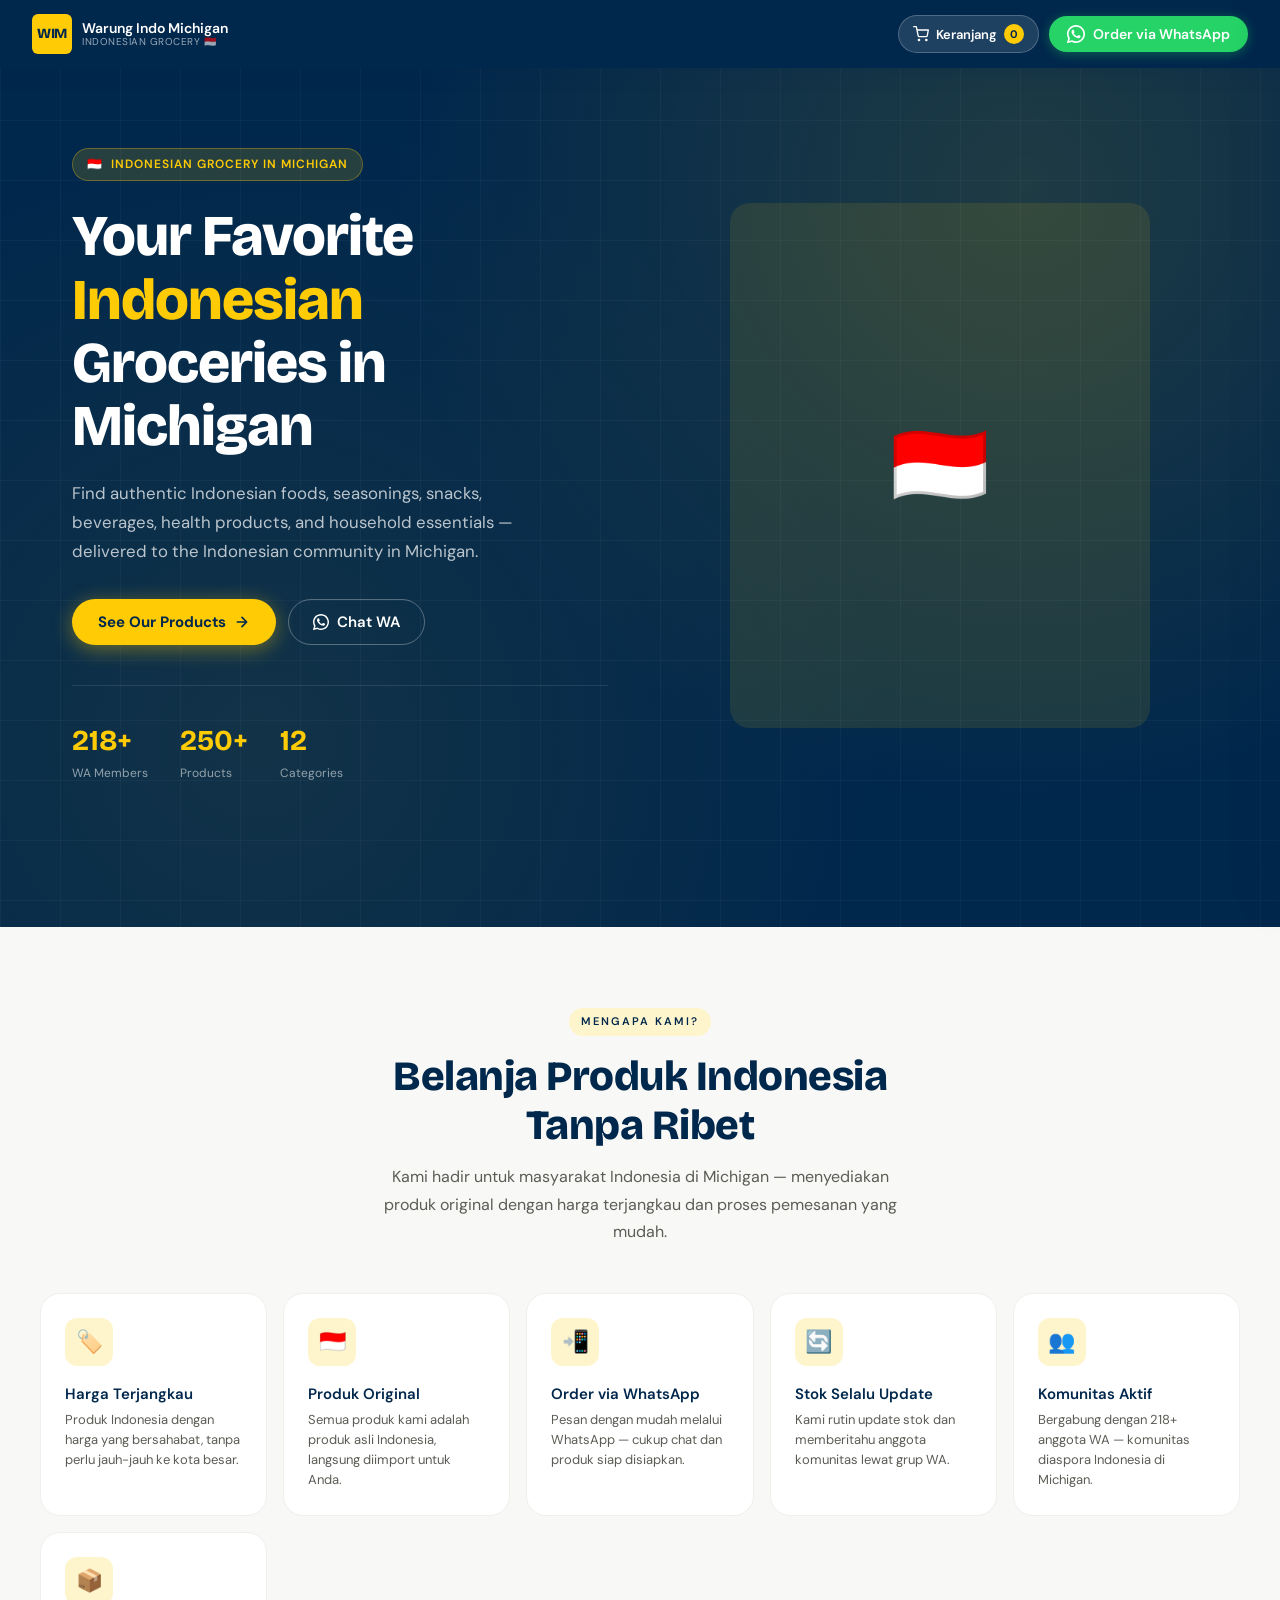
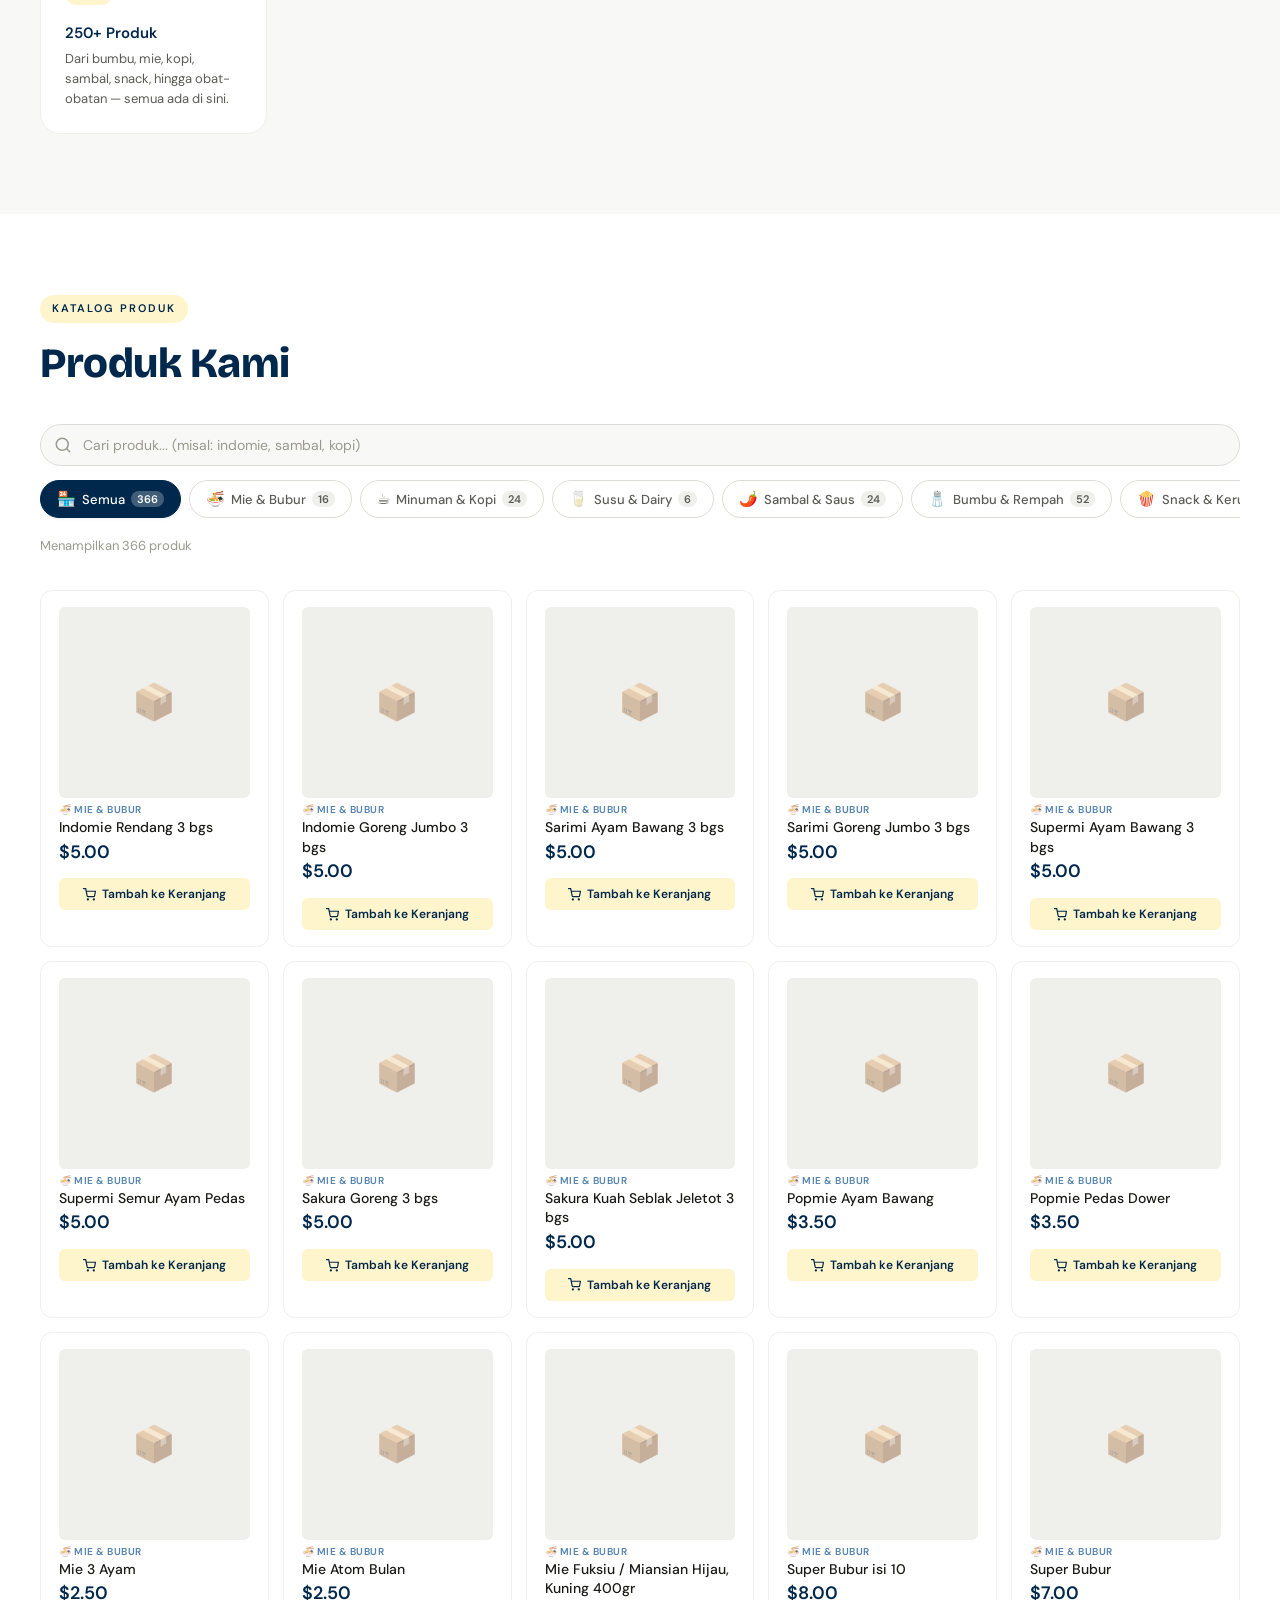
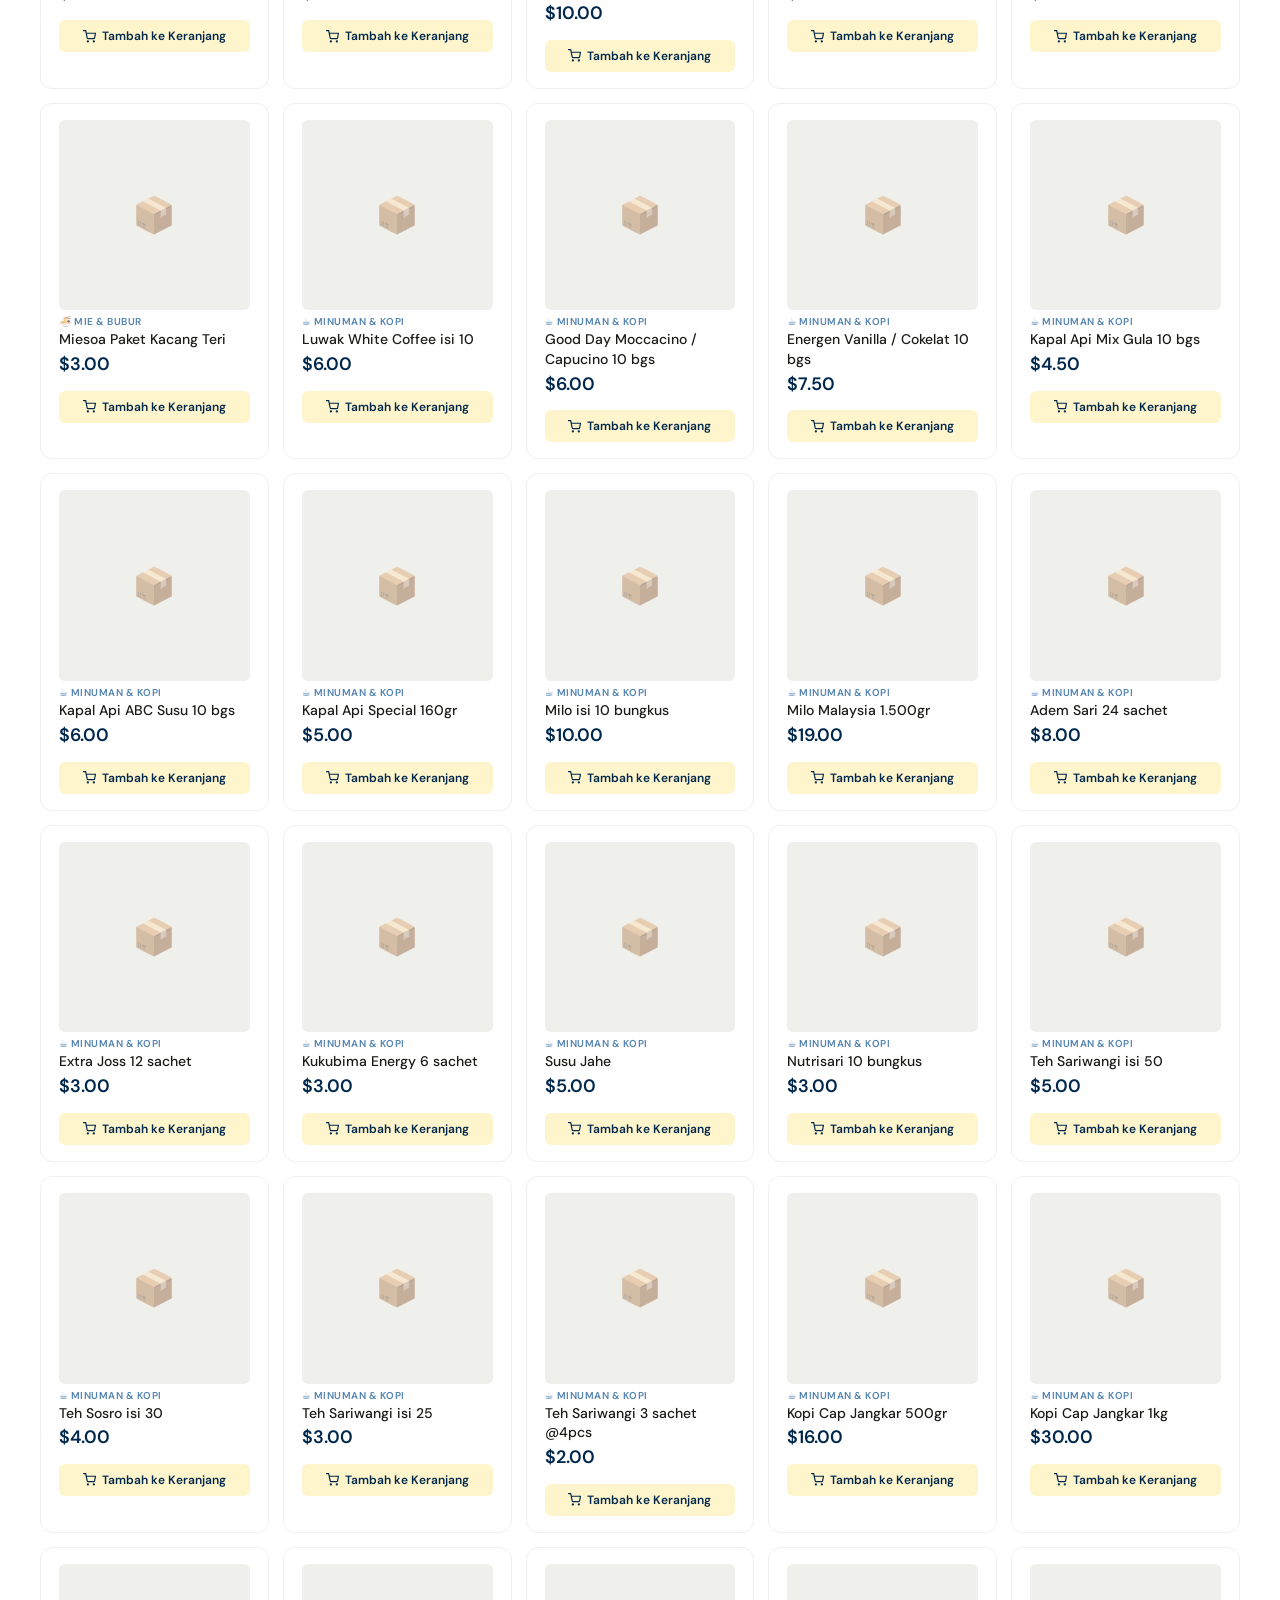
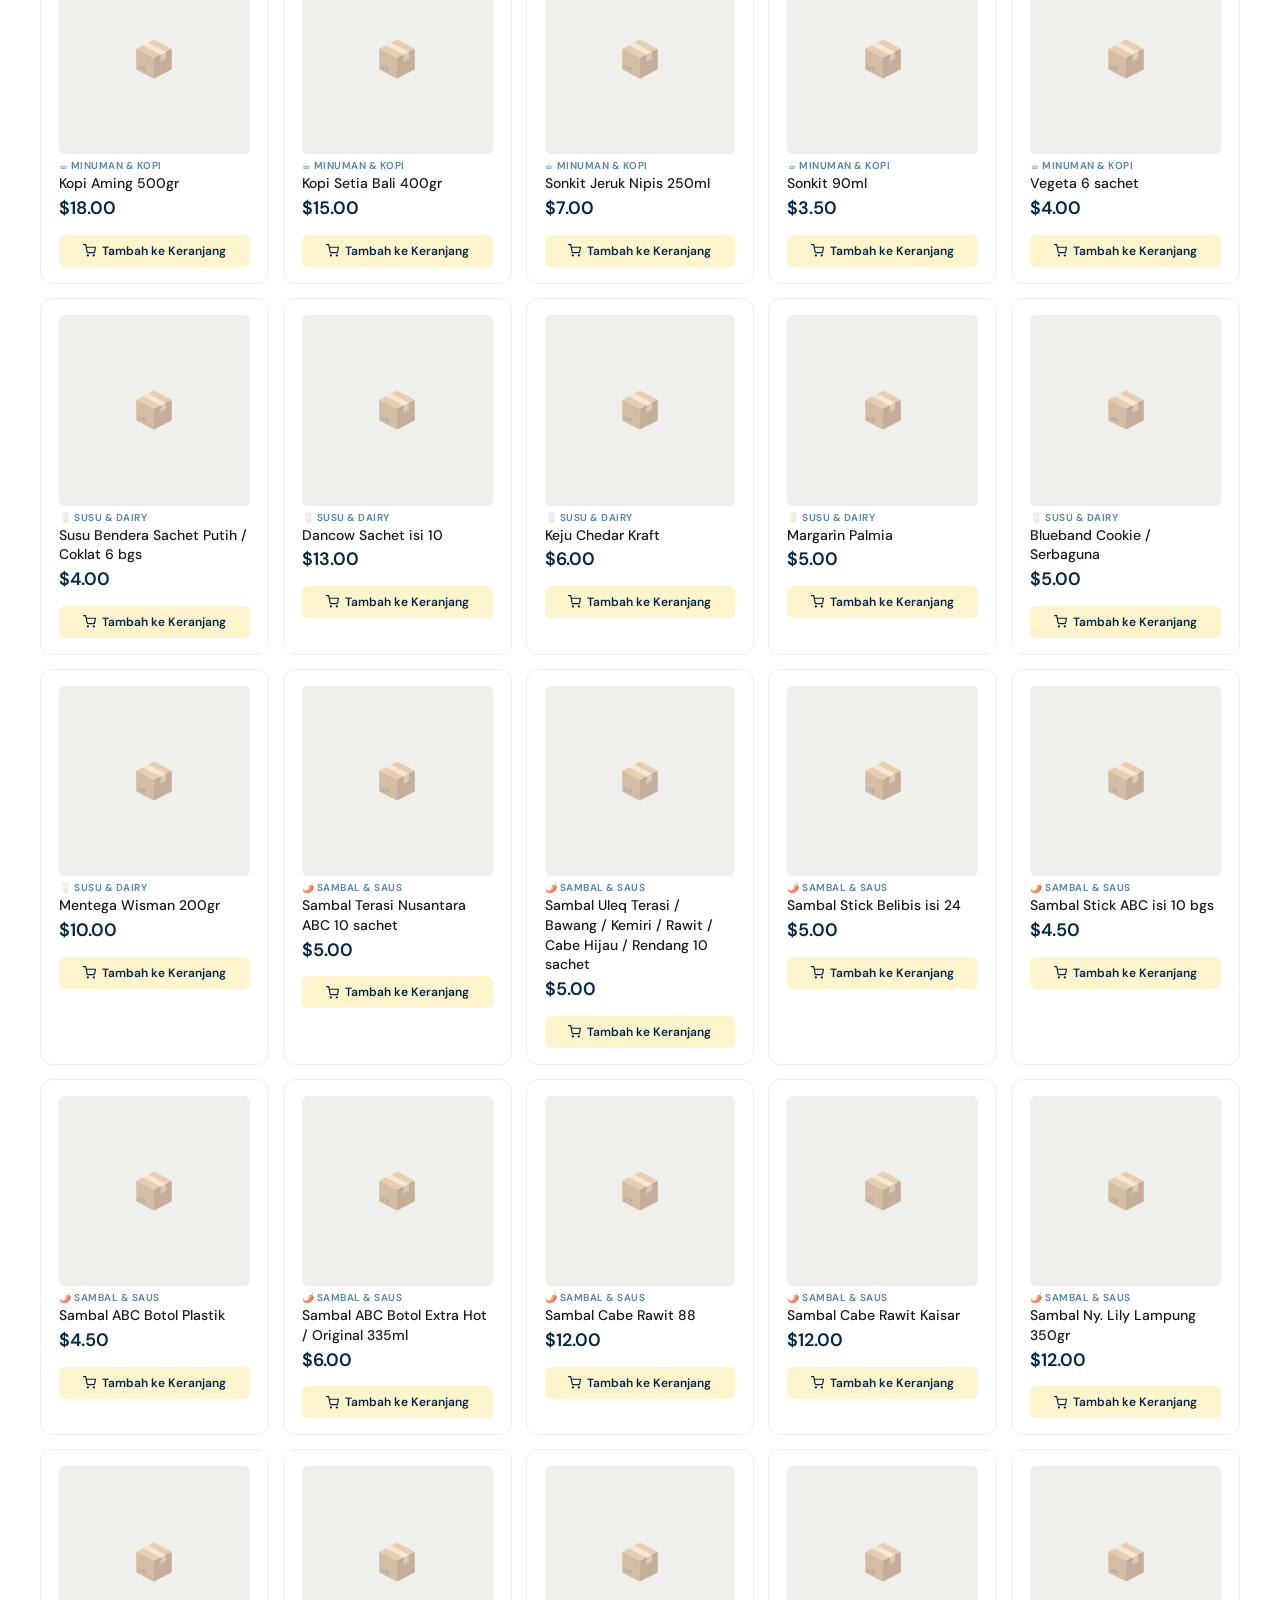
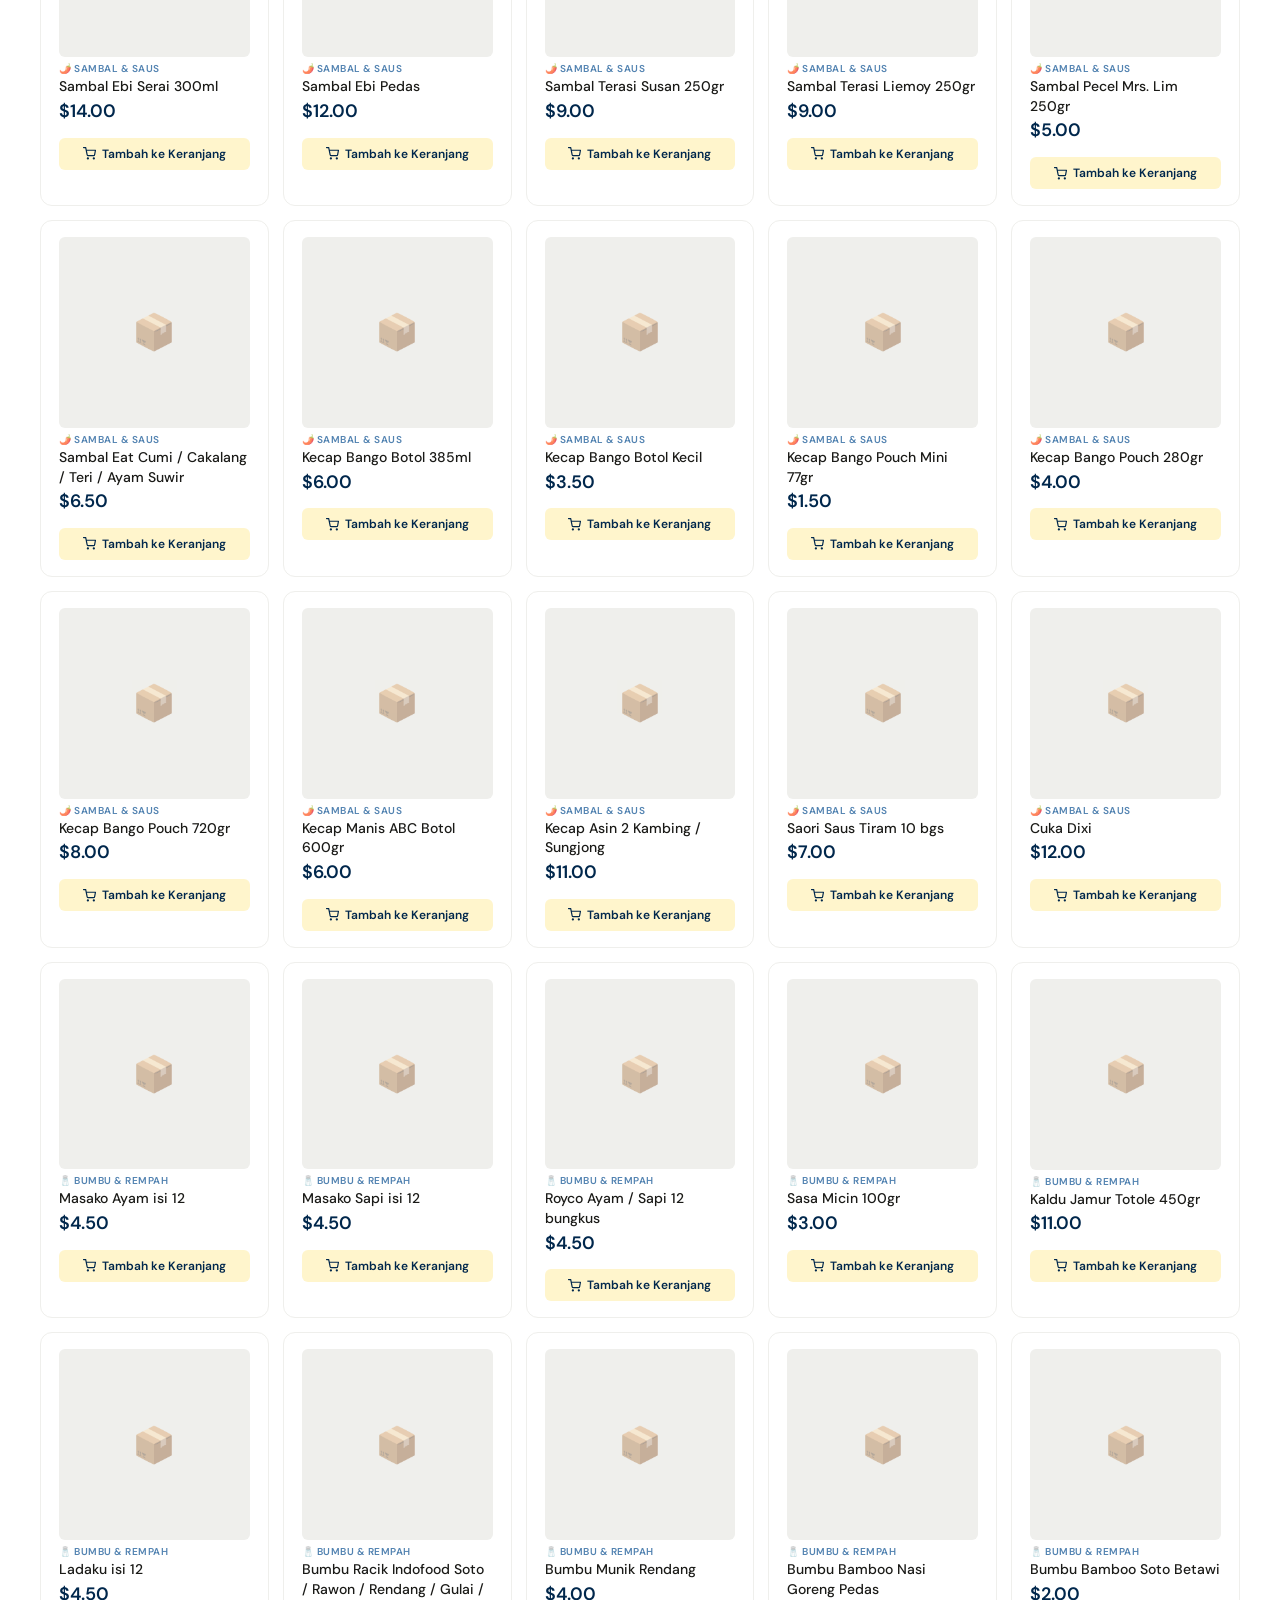
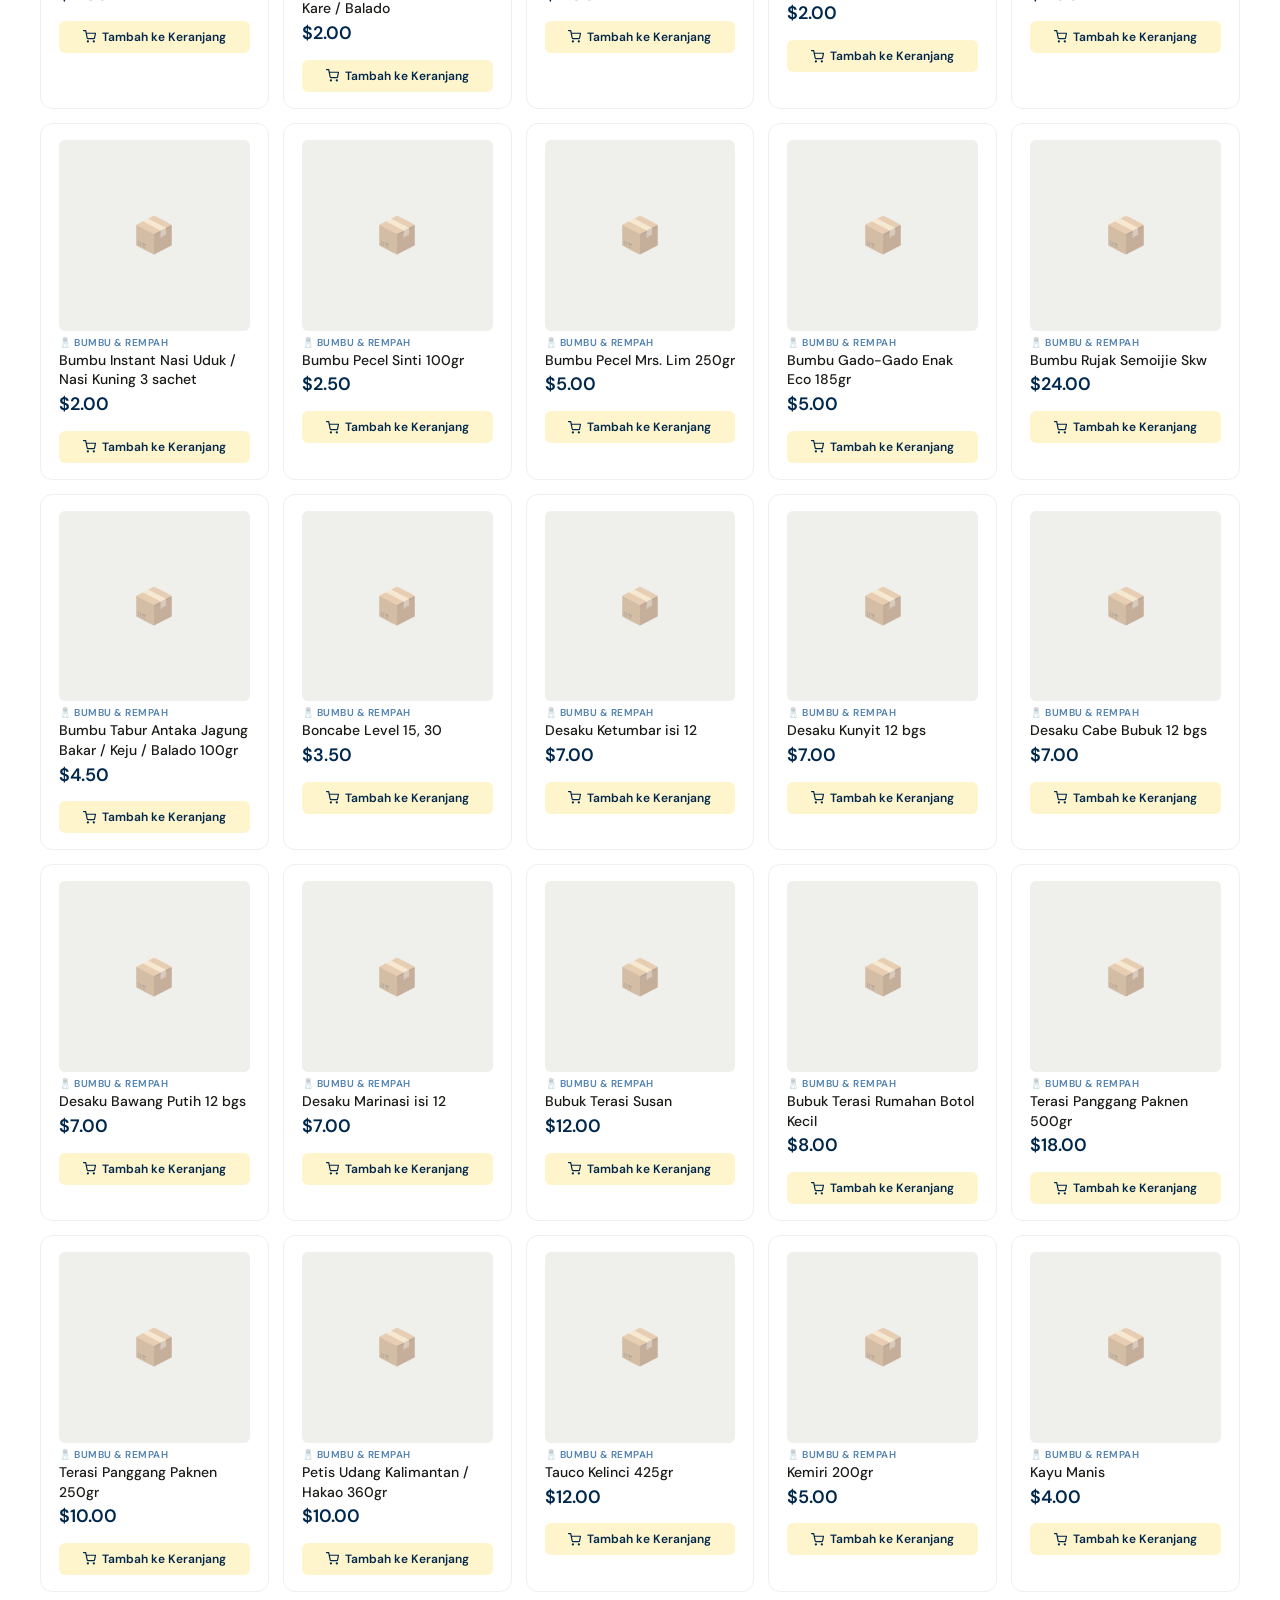
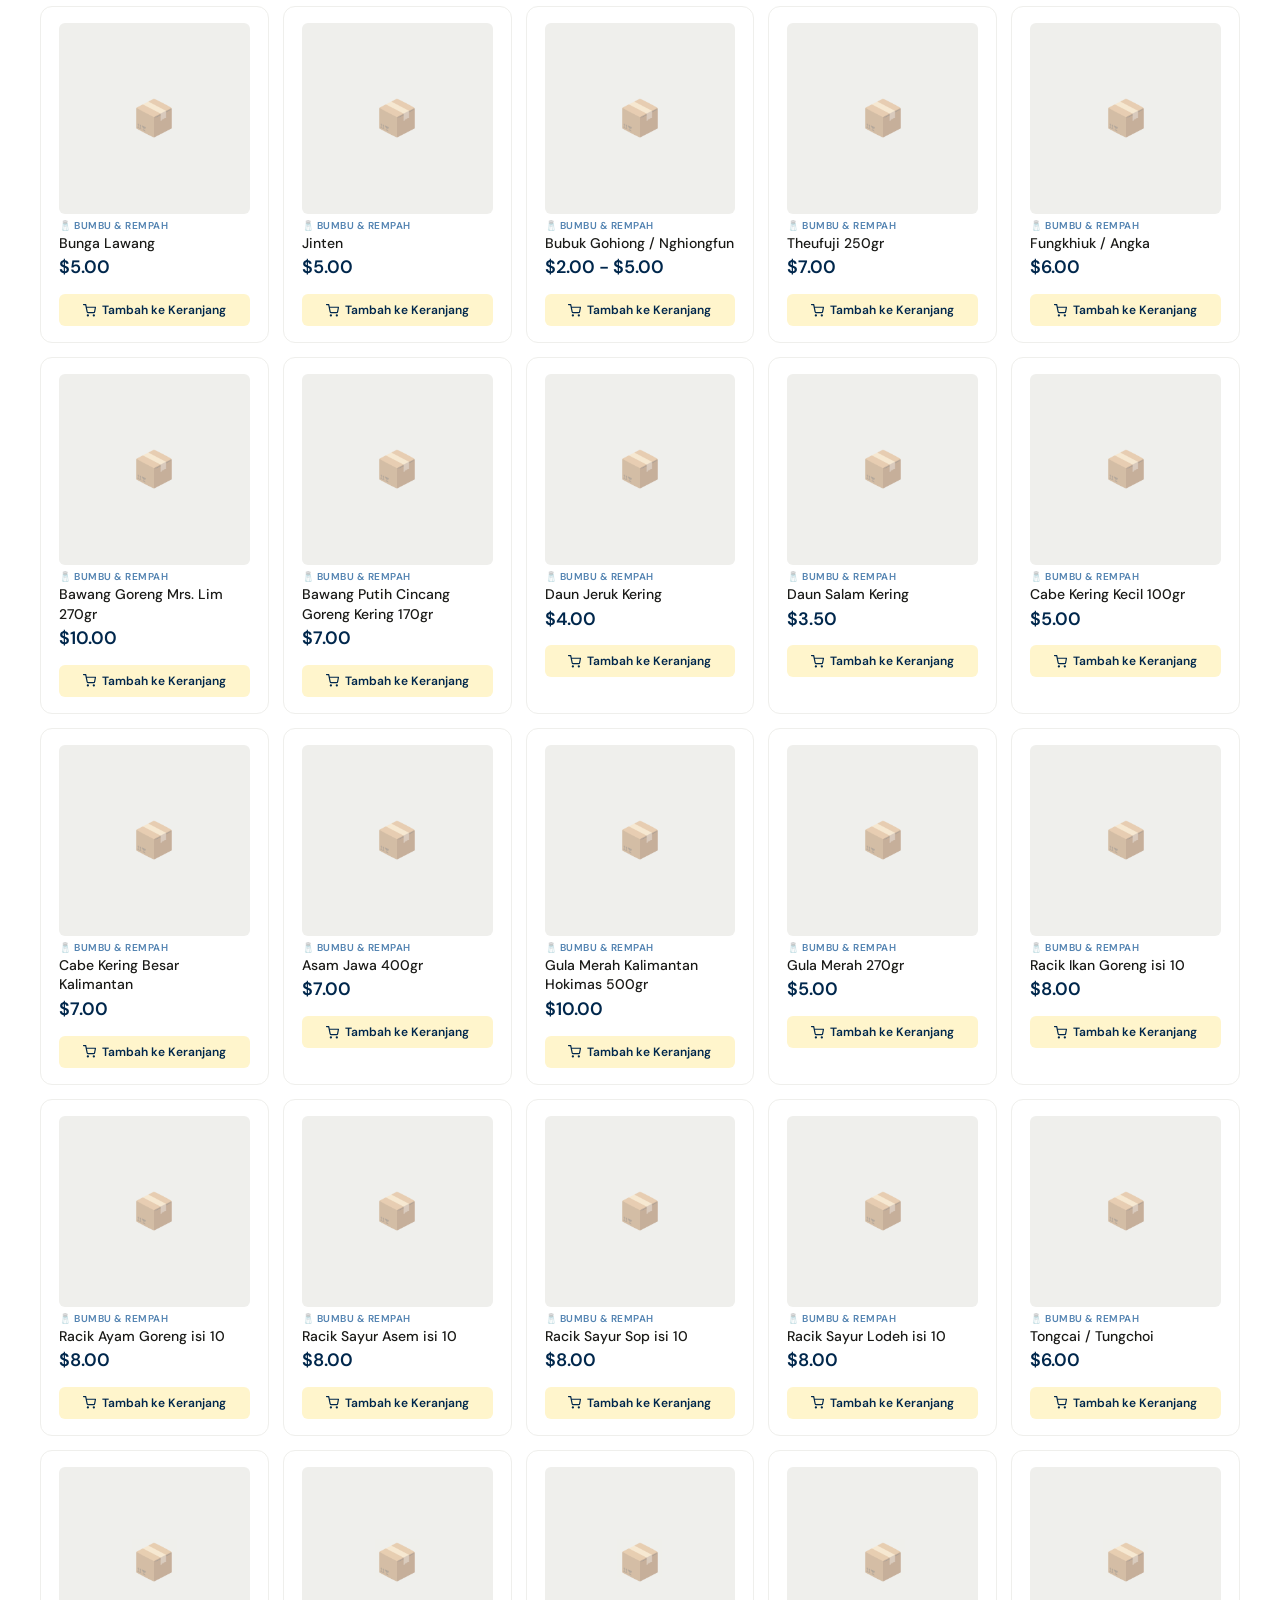
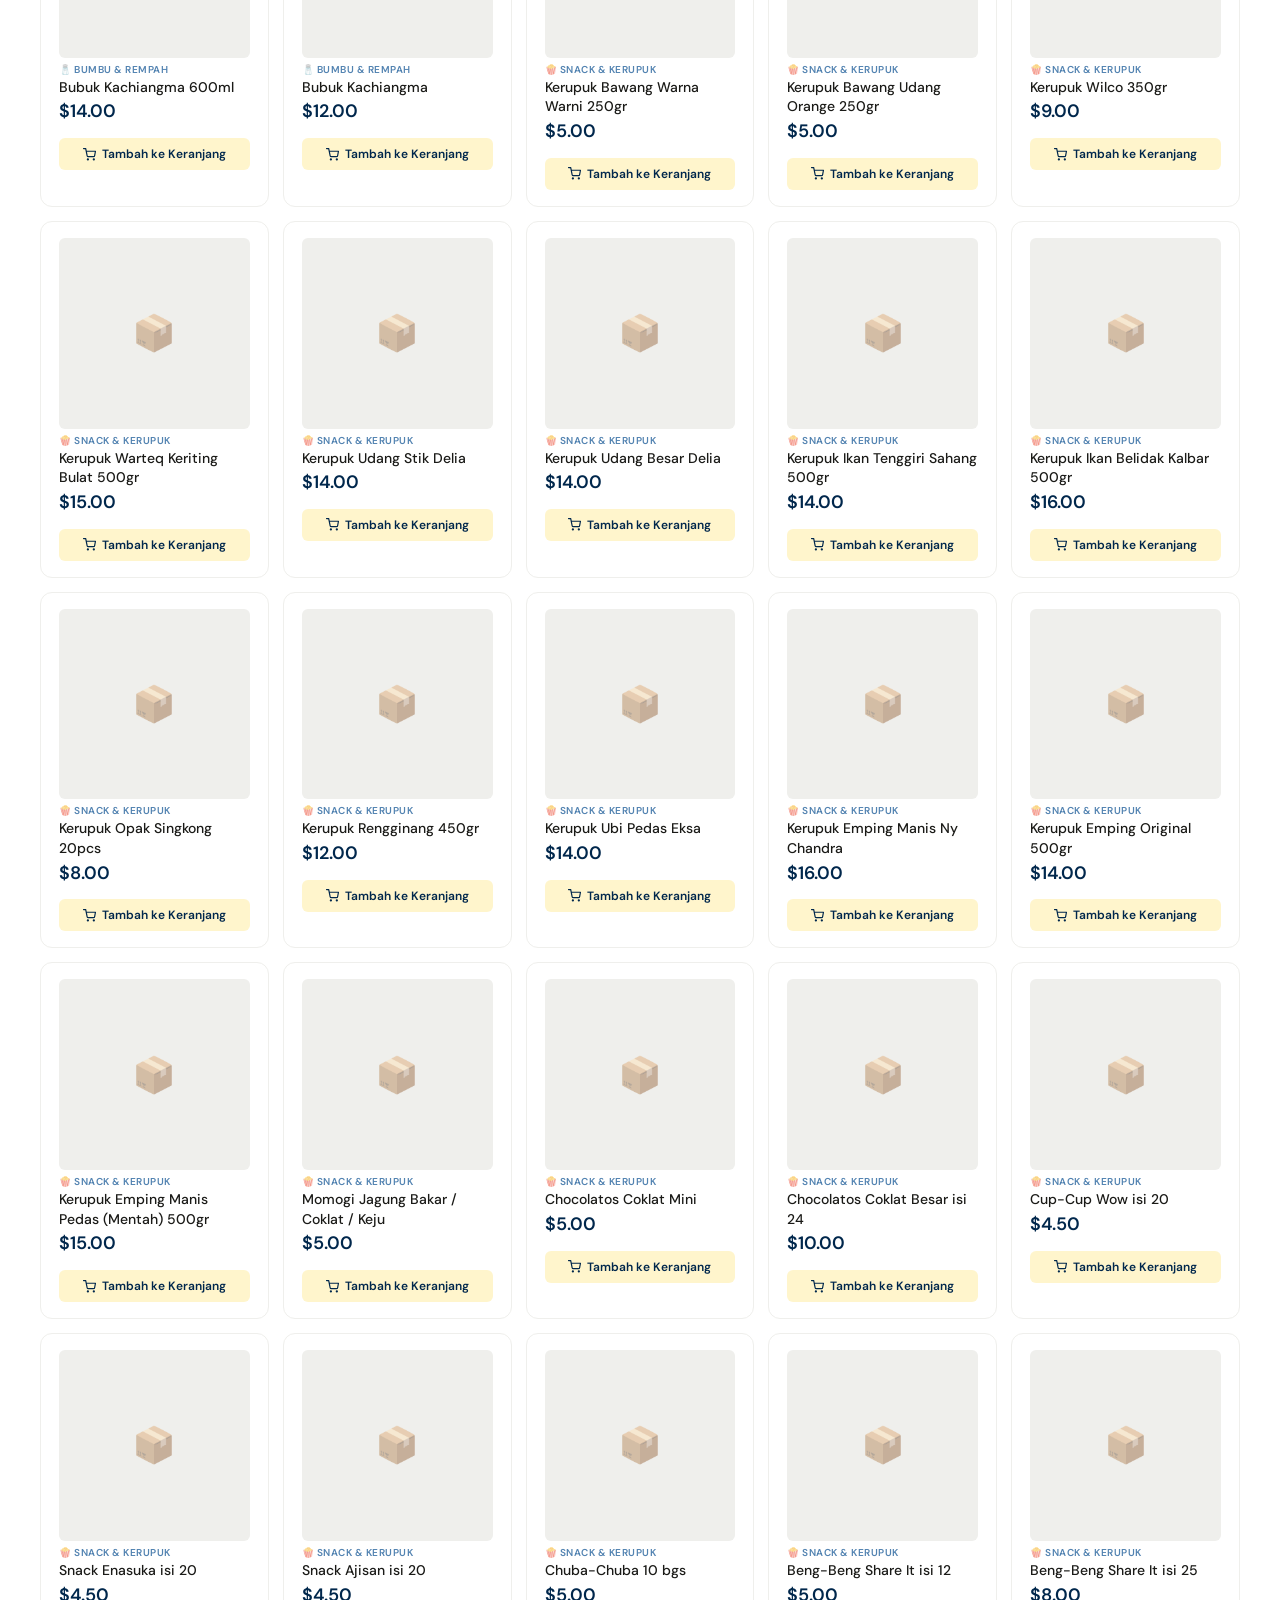
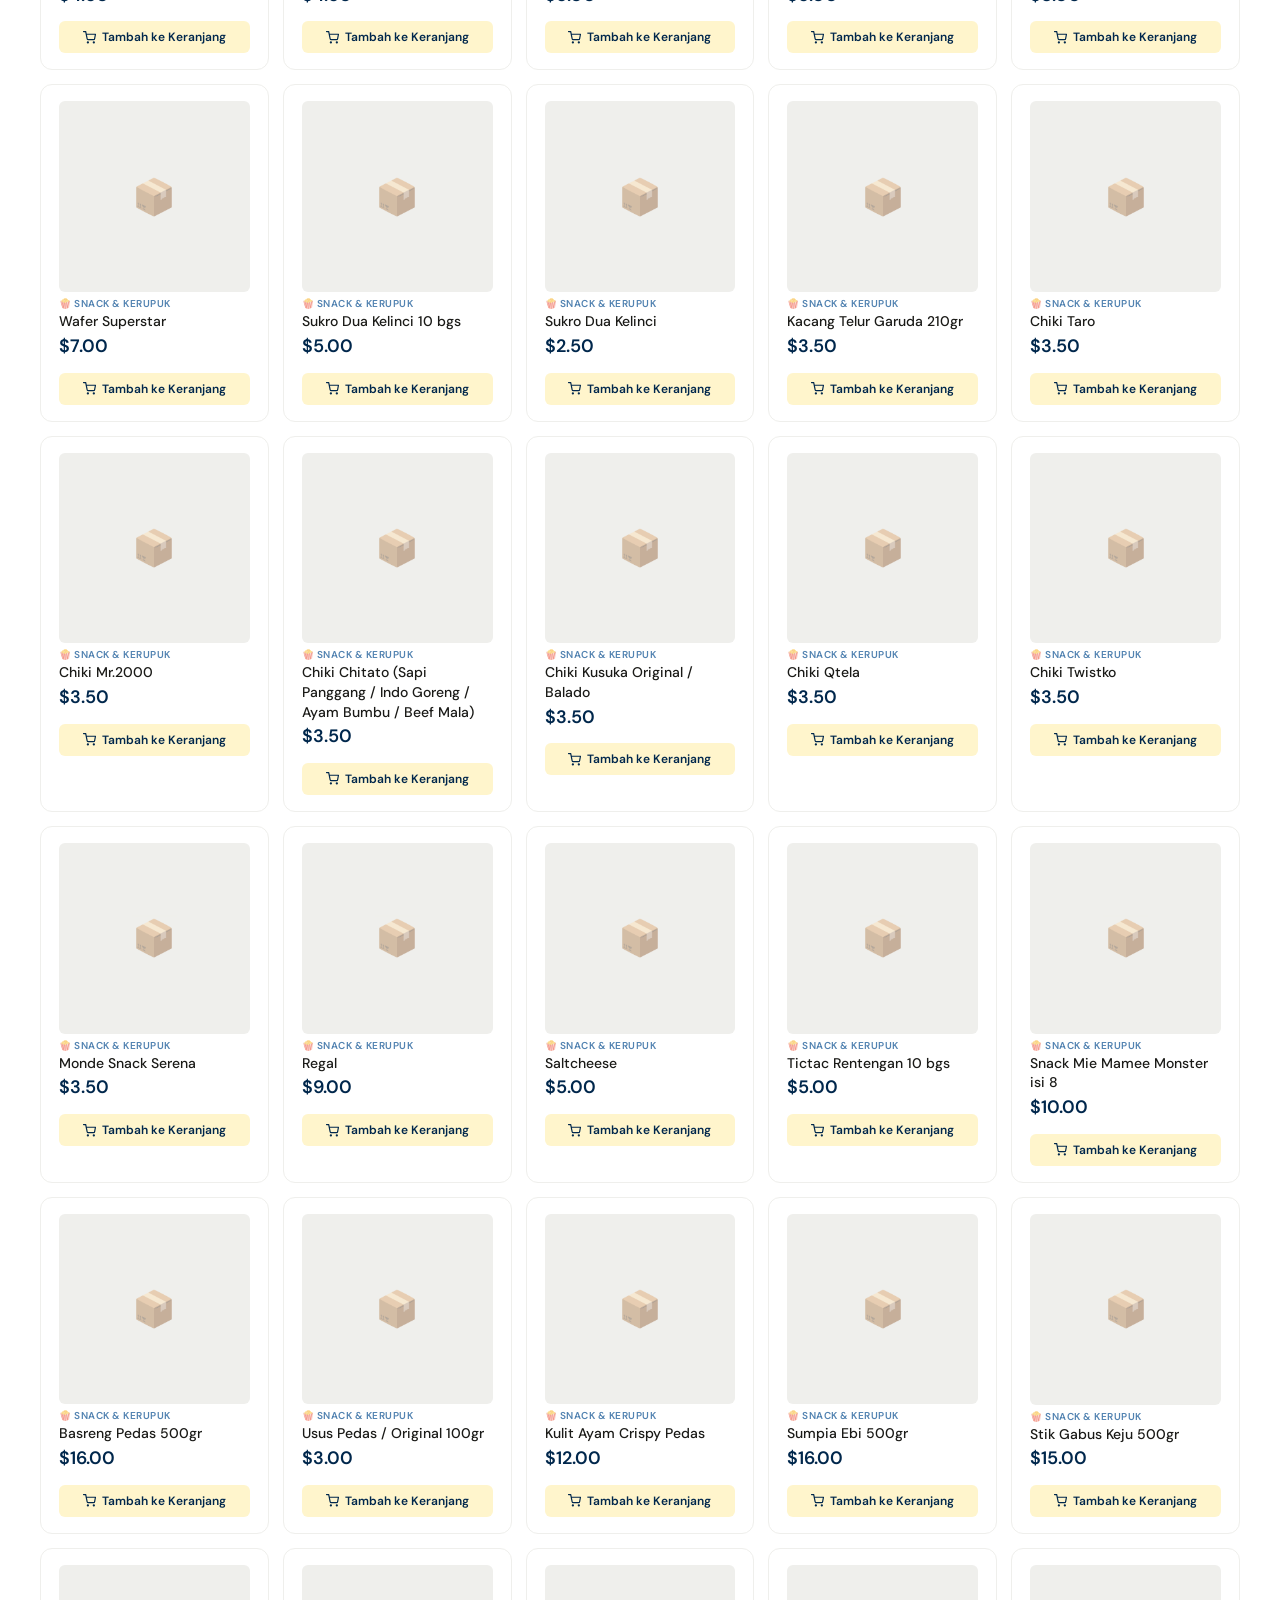
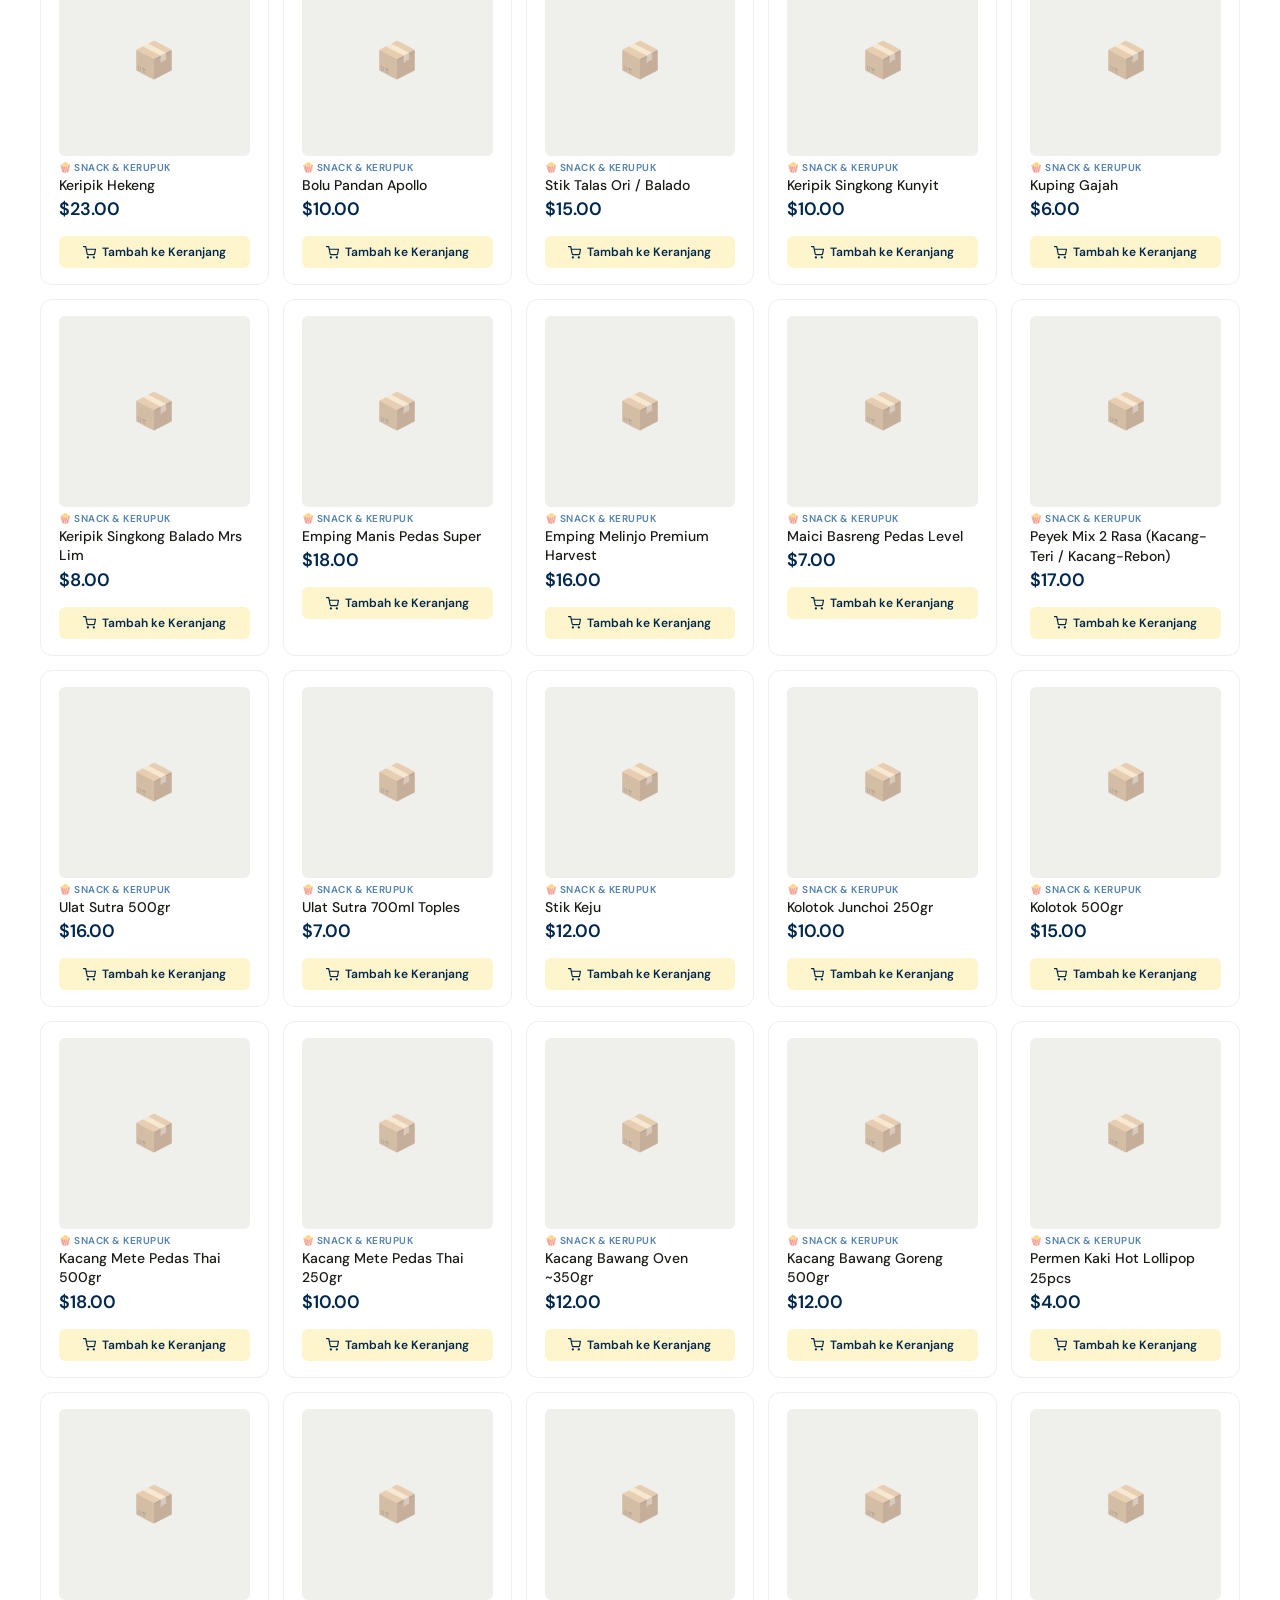
==== product.html @ 12e3f633 "feat: add product detail page and dynamic product images - Fetch product images from API and display" ====
<!DOCTYPE html>
<html lang="id">

<head>
  <meta charset="UTF-8" />
  <meta name="viewport" content="width=device-width, initial-scale=1.0" />
  <title>Produk — Warung Indo Michigan</title>
  <meta name="description" content="Detail produk Warung Indo Michigan — Toko Bahan Makanan Indonesia di Michigan." />
  <meta name="theme-color" content="#00274C" />
  <link rel="icon" type="image/png" href="logo-icon-warungindomichigan.png" />
  <link rel="apple-touch-icon" href="logo-icon-warungindomichigan.png" />

  <!-- Google Fonts -->
  <link rel="preconnect" href="https://fonts.googleapis.com" />
  <link rel="preconnect" href="https://fonts.gstatic.com" crossorigin />
  <link
    href="https://fonts.googleapis.com/css2?family=Bricolage+Grotesque:opsz,wght@12..96,400;12..96,500;12..96,600;12..96,700;12..96,800&family=DM+Sans:wght@300;400;500;600&display=swap"
    rel="stylesheet" />

  <link rel="stylesheet" href="style.css" />
</head>

<body>

  <!-- ══════════════════════════════════════════
     NAVBAR
══════════════════════════════════════════ -->
  <nav id="navbar" role="navigation" aria-label="Main navigation">
    <a class="nav-logo" href="index.html" aria-label="Warung Indo Michigan — Home">
      <div class="logo-badge" aria-hidden="true">WIM</div>
      <div class="logo-text">
        <span class="brand">Warung Indo Michigan</span>
        <span class="sub">Indonesian Grocery 🇮🇩</span>
      </div>
    </a>

    <div class="nav-right">
      <!-- Cart Button (navigates back to catalog) -->
      <a href="index.html" class="nav-cart-btn" id="nav-cart-btn" aria-label="Kembali ke katalog dan lihat keranjang">
        <svg viewBox="0 0 24 24" fill="none" stroke="currentColor" stroke-width="2" stroke-linecap="round"
          stroke-linejoin="round" aria-hidden="true">
          <circle cx="9" cy="21" r="1" />
          <circle cx="20" cy="21" r="1" />
          <path d="M1 1h4l2.68 13.39a2 2 0 0 0 2 1.61h9.72a2 2 0 0 0 2-1.61L23 6H6" />
        </svg>
        <span class="nav-cart-label">Keranjang</span>
        <span class="nav-cart-badge" id="nav-cart-badge" aria-live="polite">0</span>
      </a>

      <!-- WhatsApp Button -->
      <button class="nav-wa-btn" onclick="orderViaWA()" aria-label="Order via WhatsApp">
        <svg viewBox="0 0 24 24" fill="currentColor" aria-hidden="true">
          <path
            d="M17.472 14.382c-.297-.149-1.758-.867-2.03-.967-.273-.099-.471-.148-.67.15-.197.297-.767.966-.94 1.164-.173.199-.347.223-.644.075-.297-.15-1.255-.463-2.39-1.475-.883-.788-1.48-1.761-1.653-2.059-.173-.297-.018-.458.13-.606.134-.133.298-.347.446-.52.149-.174.198-.298.298-.497.099-.198.05-.371-.025-.52-.075-.149-.669-1.612-.916-2.207-.242-.579-.487-.5-.669-.51-.173-.008-.371-.01-.57-.01-.198 0-.52.074-.792.372-.272.297-1.04 1.016-1.04 2.479 0 1.462 1.065 2.875 1.213 3.074.149.198 2.096 3.2 5.077 4.487.709.306 1.262.489 1.694.625.712.227 1.36.195 1.871.118.571-.085 1.758-.719 2.006-1.413.248-.694.248-1.289.173-1.413-.074-.124-.272-.198-.57-.347z" />
          <path
            d="M12 0C5.373 0 0 5.373 0 12c0 2.123.55 4.116 1.516 5.849L.057 23.454a.5.5 0 0 0 .617.619l5.7-1.496A11.95 11.95 0 0 0 12 24c6.627 0 12-5.373 12-12S18.627 0 12 0zm0 21.818a9.806 9.806 0 0 1-4.99-1.365l-.357-.213-3.706.973.988-3.618-.233-.372A9.784 9.784 0 0 1 2.182 12C2.182 6.57 6.57 2.182 12 2.182c5.43 0 9.818 4.388 9.818 9.818 0 5.43-4.388 9.818-9.818 9.818z" />
        </svg>
        Order via WhatsApp
      </button>
    </div>
  </nav>

  <!-- ══════════════════════════════════════════
     PRODUCT DETAIL
══════════════════════════════════════════ -->
  <main style="padding-top: 68px; min-height: 80vh;">
    <div style="max-width: 1100px; margin: 0 auto; padding: 2rem 1.5rem 5rem;">

      <!-- Back link -->
      <a href="index.html" class="pd-back">
        <svg width="16" height="16" viewBox="0 0 24 24" fill="none" stroke="currentColor" stroke-width="2.5"
          stroke-linecap="round" stroke-linejoin="round" aria-hidden="true">
          <path d="M19 12H5M12 19l-7-7 7-7" />
        </svg>
        Kembali ke Katalog
      </a>

      <!-- Dynamic content rendered by product.js -->
      <div id="pd-content"></div>

    </div>
  </main>

  <!-- Toast notification -->
  <div id="pd-toast" class="pd-toast" aria-live="polite"></div>

  <!-- ══════════════════════════════════════════
     FOOTER
══════════════════════════════════════════ -->
  <footer role="contentinfo">
    <div class="footer-inner">
      <div class="footer-brand">
        <div class="footer-logo-badge" aria-hidden="true">WIM</div>
        <div class="footer-brand-text">
          <div class="name">Warung Indo Michigan</div>
          <div class="tagline">Authentic Indonesian Grocery Store in Michigan</div>
        </div>
      </div>
      <div class="footer-copy">
        <div>
          Build with ❤️ by
          <a href="https://instagram.com/wanda_azharr/" target="_blank" rel="noopener">Wanda Azhar</a>
          in Michigan, USA.
        </div>
        <div>Copyright &copy; 2026 Warung Indo Michigan</div>
      </div>
    </div>
  </footer>

  <script src="product.js"></script>
</body>

</html>
---- style.css ----
/* =============================================
   WARUNG INDO MICHIGAN — style.css
   Colors: UofM Maize #FFCB05 · Blue #00274C
   ============================================= */

@import url('https://fonts.googleapis.com/css2?family=Bricolage+Grotesque:opsz,wght@12..96,400;12..96,500;12..96,600;12..96,700;12..96,800&family=DM+Sans:wght@300;400;500;600&display=swap');

/* ─── RESET & BASE ─── */
*, *::before, *::after { box-sizing: border-box; margin: 0; padding: 0; }

:root {
  --blue:        #00274C;
  --blue-mid:    #003A70;
  --blue-light:  #0A4F91;
  --maize:       #FFCB05;
  --maize-dark:  #E6B800;
  --maize-pale:  #FFF5CC;
  --white:       #FFFFFF;
  --gray-50:     #F8F8F6;
  --gray-100:    #EFEFEC;
  --gray-200:    #DDDDD8;
  --gray-400:    #9A9A90;
  --gray-600:    #5C5C56;
  --gray-900:    #1A1A17;

  --font-display: 'Bricolage Grotesque', 'DM Sans', system-ui, sans-serif;
  --font-body:    'DM Sans', system-ui, sans-serif;

  --radius-sm:   6px;
  --radius-md:   12px;
  --radius-lg:   20px;
  --radius-xl:   32px;

  --shadow-sm:   0 1px 3px rgba(0,39,76,0.08);
  --shadow-md:   0 4px 16px rgba(0,39,76,0.12);
  --shadow-lg:   0 12px 40px rgba(0,39,76,0.16);

  --transition:  0.22s cubic-bezier(0.4,0,0.2,1);

  scroll-behavior: smooth;
}

html { font-size: 16px; }

body {
  font-family: var(--font-body);
  color: var(--gray-900);
  background: var(--white);
  line-height: 1.6;
  overflow-x: hidden;
}

img { display: block; max-width: 100%; }
a { text-decoration: none; color: inherit; }
button { cursor: pointer; border: none; background: none; font-family: inherit; }

/* ─── SCROLLBAR ─── */
::-webkit-scrollbar { width: 6px; }
::-webkit-scrollbar-track { background: var(--gray-50); }
::-webkit-scrollbar-thumb { background: var(--blue-light); border-radius: 99px; }

/* ─── NAVBAR ─── */
#navbar {
  position: fixed;
  top: 0; left: 0; right: 0;
  z-index: 1000;
  display: flex;
  align-items: center;
  justify-content: space-between;
  padding: 0 2rem;
  height: 68px;
  background: var(--blue);
  box-shadow: 0 2px 20px rgba(0,39,76,0.25);
  transition: var(--transition);
}

#navbar.scrolled {
  height: 60px;
  background: rgba(0,39,76,0.97);
  backdrop-filter: blur(12px);
}

.nav-logo {
  display: flex;
  align-items: center;
  gap: 10px;
}

.logo-badge {
  width: 40px;
  height: 40px;
  background: var(--maize);
  border-radius: var(--radius-sm);
  display: flex;
  align-items: center;
  justify-content: center;
  font-family: var(--font-display);
  font-weight: 900;
  font-size: 14px;
  color: var(--blue);
  letter-spacing: -0.5px;
  flex-shrink: 0;
}

.logo-text {
  display: flex;
  flex-direction: column;
  line-height: 1.1;
}

.logo-text .brand { font-size: 14px; font-weight: 600; color: var(--white); }
.logo-text .sub   { font-size: 10px; font-weight: 400; color: rgba(255,255,255,0.6); letter-spacing: 0.5px; text-transform: uppercase; }

.nav-wa-btn {
  display: flex;
  align-items: center;
  gap: 8px;
  background: #25D366;
  color: var(--white);
  padding: 9px 18px;
  border-radius: var(--radius-xl);
  font-size: 14px;
  font-weight: 600;
  transition: var(--transition);
  box-shadow: 0 2px 12px rgba(37,211,102,0.35);
}

.nav-wa-btn:hover {
  background: #1ebc5a;
  transform: translateY(-1px);
  box-shadow: 0 4px 18px rgba(37,211,102,0.45);
}

.nav-wa-btn svg { width: 18px; height: 18px; flex-shrink: 0; }

/* ─── HERO ─── */
#hero {
  position: relative;
  min-height: 100svh;
  display: flex;
  align-items: center;
  overflow: hidden;
  background: var(--blue);
  padding-top: 68px;
}

.hero-bg-pattern {
  position: absolute;
  inset: 0;
  background-image:
    radial-gradient(circle at 80% 20%, rgba(255,203,5,0.12) 0%, transparent 50%),
    radial-gradient(circle at 20% 80%, rgba(255,203,5,0.07) 0%, transparent 50%);
}

.hero-grid-lines {
  position: absolute;
  inset: 0;
  background-image:
    linear-gradient(rgba(255,255,255,0.03) 1px, transparent 1px),
    linear-gradient(90deg, rgba(255,255,255,0.03) 1px, transparent 1px);
  background-size: 60px 60px;
}

.hero-content {
  position: relative;
  z-index: 2;
  width: 100%;
  max-width: 1200px;
  margin: 0 auto;
  padding: 5rem 2rem 4rem;
  display: grid;
  grid-template-columns: 1fr 1fr;
  align-items: center;
  gap: 4rem;
}

.hero-badge {
  display: inline-flex;
  align-items: center;
  gap: 6px;
  background: rgba(255,203,5,0.15);
  border: 1px solid rgba(255,203,5,0.3);
  color: var(--maize);
  font-size: 12px;
  font-weight: 600;
  letter-spacing: 1px;
  text-transform: uppercase;
  padding: 6px 14px;
  border-radius: var(--radius-xl);
  margin-bottom: 1.5rem;
}

.hero-title {
  font-family: var(--font-display);
  font-size: clamp(2.2rem, 4.5vw, 3.6rem);
  font-weight: 800;
  letter-spacing: -1px;
  color: var(--white);
  line-height: 1.1;
  margin-bottom: 1.25rem;
}

.hero-title span { color: var(--maize); }

.hero-desc {
  font-size: 1.05rem;
  color: rgba(255,255,255,0.72);
  line-height: 1.75;
  max-width: 480px;
  margin-bottom: 2rem;
}

.hero-cta-group { display: flex; gap: 12px; flex-wrap: wrap; }

.btn-primary {
  display: inline-flex;
  align-items: center;
  gap: 8px;
  background: var(--maize);
  color: var(--blue);
  font-weight: 700;
  font-size: 15px;
  padding: 13px 26px;
  border-radius: var(--radius-xl);
  transition: var(--transition);
  box-shadow: 0 4px 20px rgba(255,203,5,0.4);
}

.btn-primary:hover {
  background: var(--maize-dark);
  transform: translateY(-2px);
  box-shadow: 0 8px 28px rgba(255,203,5,0.5);
}

.btn-outline {
  display: inline-flex;
  align-items: center;
  gap: 8px;
  background: transparent;
  color: var(--white);
  font-weight: 600;
  font-size: 15px;
  padding: 12px 24px;
  border-radius: var(--radius-xl);
  border: 1.5px solid rgba(255,255,255,0.3);
  transition: var(--transition);
}

.btn-outline:hover {
  border-color: rgba(255,255,255,0.7);
  background: rgba(255,255,255,0.08);
}

.hero-stats {
  display: flex;
  gap: 2rem;
  margin-top: 2.5rem;
  padding-top: 2rem;
  border-top: 1px solid rgba(255,255,255,0.1);
}

.stat-item { display: flex; flex-direction: column; }
.stat-num { font-family: var(--font-display); font-size: 1.8rem; font-weight: 700; color: var(--maize); }
.stat-label { font-size: 12px; color: rgba(255,255,255,0.55); font-weight: 400; }

/* Hero visual right side */
.hero-visual {
  display: flex;
  justify-content: center;
  align-items: center;
  position: relative;
}

.hero-img-wrap {
  position: relative;
  width: 100%;
  max-width: 420px;
}

.hero-img-wrap img {
  width: 100%;
  border-radius: var(--radius-xl);
  object-fit: cover;
  aspect-ratio: 4/5;
  box-shadow: var(--shadow-lg);
}

.hero-floating-card {
  position: absolute;
  background: var(--white);
  border-radius: var(--radius-md);
  padding: 12px 16px;
  box-shadow: var(--shadow-md);
  display: flex;
  align-items: center;
  gap: 10px;
  animation: float 3s ease-in-out infinite;
}

.hero-floating-card.card-1 { bottom: 10%; left: -15%; }
.hero-floating-card.card-2 { top: 15%; right: -10%; animation-delay: 1.5s; }

@keyframes float {
  0%, 100% { transform: translateY(0); }
  50% { transform: translateY(-8px); }
}

.hero-floating-card .card-icon {
  width: 36px; height: 36px;
  background: var(--maize-pale);
  border-radius: var(--radius-sm);
  display: flex; align-items: center; justify-content: center;
  font-size: 18px;
}

.hero-floating-card .card-text { font-size: 12px; }
.hero-floating-card .card-text strong { display: block; font-weight: 600; color: var(--blue); font-size: 13px; }
.hero-floating-card .card-text span { color: var(--gray-400); }

/* ─── SECTION SHELL ─── */
section { padding: 5rem 2rem; }

.section-inner {
  max-width: 1200px;
  margin: 0 auto;
}

.section-label {
  font-size: 11px;
  font-weight: 600;
  letter-spacing: 2px;
  text-transform: uppercase;
  color: var(--blue);
  background: var(--maize-pale);
  display: inline-block;
  padding: 5px 12px;
  border-radius: var(--radius-xl);
  margin-bottom: 1rem;
}

.section-title {
  font-family: var(--font-display);
  font-size: clamp(1.8rem, 3.5vw, 2.6rem);
  font-weight: 800;
  letter-spacing: -0.5px;
  color: var(--blue);
  line-height: 1.2;
  margin-bottom: 0.75rem;
}

.section-desc {
  font-size: 1rem;
  color: var(--gray-600);
  max-width: 520px;
  line-height: 1.7;
}

/* ─── WHY US ─── */
#why-us { background: var(--gray-50); }

.features-grid {
  display: grid;
  grid-template-columns: repeat(auto-fill, minmax(200px, 1fr));
  gap: 1rem;
  margin-top: 3rem;
}

.feature-card {
  background: var(--white);
  border: 1px solid var(--gray-100);
  border-radius: var(--radius-lg);
  padding: 1.5rem;
  transition: var(--transition);
}

.feature-card:hover {
  border-color: var(--maize);
  box-shadow: var(--shadow-md);
  transform: translateY(-3px);
}

.feature-icon {
  width: 48px; height: 48px;
  background: var(--maize-pale);
  border-radius: var(--radius-md);
  display: flex; align-items: center; justify-content: center;
  font-size: 22px;
  margin-bottom: 1rem;
}

.feature-card h3 { font-size: 15px; font-weight: 600; color: var(--blue); margin-bottom: 4px; }
.feature-card p  { font-size: 13px; color: var(--gray-600); line-height: 1.55; }

/* ─── PRODUCTS SECTION ─── */
#products { background: var(--white); position: relative; }

.products-title {
  margin-bottom: 1.25rem;
}

/* STICKY TOOLBAR */
.products-toolbar {
  position: sticky;
  top: 60px;               /* sits just below the navbar (60px when scrolled) */
  z-index: 500;
  background: var(--white);
  padding: 1rem 0 0.75rem;
  margin-bottom: 1.25rem;
  border-bottom: 1px solid var(--gray-100);
  display: flex;
  flex-direction: column;
  gap: 0.875rem;
}

/* subtle fade so cards don't bleed sharply behind the toolbar edges */
.products-toolbar::before {
  content: '';
  position: absolute;
  left: 0; right: 0;
  top: 100%;
  height: 14px;
  background: linear-gradient(var(--white), transparent);
  pointer-events: none;
}

/* Search */
.search-wrap {
  position: relative;
  width: 100%;
  max-width: 100%;
}

.search-wrap svg {
  position: absolute;
  left: 14px;
  top: 50%;
  transform: translateY(-50%);
  width: 18px; height: 18px;
  color: var(--gray-400);
  pointer-events: none;
}

#search-input {
  width: 100%;
  padding: 11px 14px 11px 42px;
  border: 1.5px solid var(--gray-200);
  border-radius: var(--radius-xl);
  font-family: var(--font-body);
  font-size: 14px;
  color: var(--gray-900);
  background: var(--gray-50);
  transition: var(--transition);
  outline: none;
}

#search-input:focus {
  border-color: var(--blue);
  background: var(--white);
  box-shadow: 0 0 0 3px rgba(0,39,76,0.08);
}

#search-input::placeholder { color: var(--gray-400); }

/* Category pills */
.category-scroll {
  overflow-x: auto;
  padding-bottom: 4px;
  scrollbar-width: none;
}
.category-scroll::-webkit-scrollbar { display: none; }

.category-pills {
  display: flex;
  gap: 8px;
  width: max-content;
}

.cat-pill {
  display: flex;
  align-items: center;
  gap: 6px;
  padding: 8px 16px;
  border-radius: var(--radius-xl);
  border: 1.5px solid var(--gray-200);
  background: var(--white);
  font-size: 13px;
  font-weight: 500;
  color: var(--gray-600);
  white-space: nowrap;
  transition: var(--transition);
}

.cat-pill:hover {
  border-color: var(--blue);
  color: var(--blue);
}

.cat-pill.active {
  background: var(--blue);
  border-color: var(--blue);
  color: var(--white);
  box-shadow: var(--shadow-sm);
}

.cat-pill .pill-icon { font-size: 15px; }
.cat-pill .pill-count {
  background: rgba(255,255,255,0.25);
  font-size: 11px;
  padding: 1px 6px;
  border-radius: 99px;
  font-weight: 600;
}

.cat-pill.active .pill-count { background: rgba(255,255,255,0.25); }
.cat-pill:not(.active) .pill-count { background: var(--gray-100); color: var(--gray-600); }

/* Products results info */
#results-info {
  font-size: 13px;
  color: var(--gray-400);
  margin-bottom: 0;
  min-height: 18px;
  transition: var(--transition);
}

/* Product grid */
#product-grid {
  display: grid;
  grid-template-columns: repeat(auto-fill, minmax(210px, 1fr));
  gap: 14px;
}

/* Product card */
.product-card {
  background: var(--white);
  border: 1px solid var(--gray-100);
  border-radius: var(--radius-md);
  padding: 1rem 1.125rem;
  transition: var(--transition);
  display: flex;
  flex-direction: column;
  gap: 6px;
  position: relative;
  overflow: hidden;
}

.product-card::before {
  content: '';
  position: absolute;
  top: 0; left: 0; right: 0;
  height: 3px;
  background: var(--maize);
  transform: scaleX(0);
  transform-origin: left;
  transition: transform var(--transition);
}

.product-card:hover {
  border-color: var(--gray-200);
  box-shadow: var(--shadow-md);
  transform: translateY(-2px);
}

.product-card:hover::before { transform: scaleX(1); }

/* ─── PRODUCT IMAGE ─── */
.product-img {
  width: 100%;
  aspect-ratio: 1;
  border-radius: var(--radius-sm);
  overflow: hidden;
  background: var(--gray-50);
  margin-bottom: 4px;
  flex-shrink: 0;
}

.product-img img {
  width: 100%;
  height: 100%;
  object-fit: cover;
  transition: transform var(--transition);
}

.product-card:hover .product-img img { transform: scale(1.04); }

.product-img--empty {
  display: flex;
  align-items: center;
  justify-content: center;
  background: var(--gray-100);
}

.product-img--empty::after {
  content: '📦';
  font-size: 2.2rem;
  opacity: 0.45;
}

.product-cat-tag {
  font-size: 10px;
  font-weight: 600;
  letter-spacing: 0.5px;
  text-transform: uppercase;
  color: var(--blue-light);
  opacity: 0.7;
}

.product-name {
  font-size: 14px;
  font-weight: 500;
  color: var(--gray-900);
  line-height: 1.4;
  flex: 1;
}

.product-price {
  font-family: var(--font-body);
  font-size: 18px;
  font-weight: 600;
  color: var(--blue);
}

.product-order-btn {
  margin-top: 6px;
  display: flex;
  align-items: center;
  justify-content: center;
  gap: 6px;
  padding: 8px 12px;
  background: var(--maize-pale);
  color: var(--blue);
  border-radius: var(--radius-sm);
  font-size: 12px;
  font-weight: 600;
  transition: var(--transition);
  text-align: center;
}

.product-order-btn:hover {
  background: var(--maize);
}

/* ─── SKELETON ─── */
.skeleton {
  background: var(--gray-100);
  border-radius: var(--radius-md);
  position: relative;
  overflow: hidden;
}

.skeleton::after {
  content: '';
  position: absolute;
  inset: 0;
  background: linear-gradient(90deg, transparent 0%, rgba(255,255,255,0.7) 50%, transparent 100%);
  background-size: 200% 100%;
  animation: shimmer 1.4s infinite linear;
}

@keyframes shimmer {
  0%  { background-position: -200% 0; }
  100%{ background-position:  200% 0; }
}

.skeleton-card {
  border: 1px solid var(--gray-100);
  border-radius: var(--radius-md);
  padding: 1rem 1.125rem;
  display: flex;
  flex-direction: column;
  gap: 10px;
}

.skeleton-line { height: 12px; border-radius: 6px; }
.skeleton-line.w-30 { width: 30%; }
.skeleton-line.w-60 { width: 60%; }
.skeleton-line.w-80 { width: 80%; }
.skeleton-line.w-100 { width: 100%; }
.skeleton-line.h-20 { height: 20px; }
.skeleton-line.h-30 { height: 30px; }
.skeleton-img { width: 100%; aspect-ratio: 1; border-radius: var(--radius-sm); }

/* No results */
.no-results {
  grid-column: 1/-1;
  text-align: center;
  padding: 4rem 2rem;
  color: var(--gray-400);
}

.no-results .nr-icon { font-size: 3rem; margin-bottom: 1rem; }
.no-results h3 { font-size: 1.1rem; color: var(--gray-600); margin-bottom: 0.5rem; }
.no-results p  { font-size: 14px; }

/* ─── CONTACT SECTION ─── */
#contact { background: var(--blue); position: relative; overflow: hidden; }

#contact::before {
  content: '';
  position: absolute;
  inset: 0;
  background-image: radial-gradient(circle at 70% 50%, rgba(255,203,5,0.1) 0%, transparent 55%);
}

.contact-inner {
  position: relative;
  z-index: 1;
  display: grid;
  grid-template-columns: 1fr 1fr;
  gap: 4rem;
  align-items: center;
}

.contact-text .section-label { background: rgba(255,203,5,0.15); border: 1px solid rgba(255,203,5,0.25); color: var(--maize); }
.contact-text .section-title { color: var(--white); }
.contact-text .section-desc  { color: rgba(255,255,255,0.65); max-width: 420px; }

.contact-cards { display: flex; flex-direction: column; gap: 16px; margin-top: 2rem; }

.contact-card {
  display: flex;
  align-items: center;
  gap: 16px;
  background: rgba(255,255,255,0.06);
  border: 1px solid rgba(255,255,255,0.1);
  border-radius: var(--radius-md);
  padding: 1.125rem 1.25rem;
  transition: var(--transition);
}

.contact-card:hover {
  background: rgba(255,255,255,0.1);
  border-color: rgba(255,203,5,0.3);
}

.contact-card .cc-icon {
  width: 44px; height: 44px;
  border-radius: var(--radius-sm);
  display: flex; align-items: center; justify-content: center;
  font-size: 20px;
  flex-shrink: 0;
}

.cc-wa   { background: rgba(37,211,102,0.2); }
.cc-fb   { background: rgba(66,103,178,0.3); }

.contact-card .cc-body { flex: 1; }
.contact-card .cc-body strong { display: block; font-size: 14px; font-weight: 600; color: var(--white); }
.contact-card .cc-body span   { font-size: 12px; color: rgba(255,255,255,0.5); }
.contact-card .cc-arrow       { color: rgba(255,255,255,0.3); font-size: 18px; }

.contact-cta {
  display: flex;
  flex-direction: column;
  align-items: center;
  justify-content: center;
  text-align: center;
  gap: 1.5rem;
  background: rgba(255,255,255,0.05);
  border: 1px solid rgba(255,255,255,0.1);
  border-radius: var(--radius-xl);
  padding: 3rem 2rem;
}

.cta-flag { font-size: 3rem; animation: wave 2s ease-in-out infinite; }

@keyframes wave {
  0%, 100% { transform: rotate(-5deg); }
  50%       { transform: rotate(5deg); }
}

.contact-cta h3 {
  font-family: var(--font-display);
  font-size: 1.5rem;
  font-weight: 700;
  color: var(--white);
  line-height: 1.25;
}

.contact-cta p { font-size: 14px; color: rgba(255,255,255,0.6); line-height: 1.6; }

.btn-wa-join {
  display: inline-flex;
  align-items: center;
  gap: 10px;
  background: #25D366;
  color: var(--white);
  font-weight: 700;
  font-size: 15px;
  padding: 14px 28px;
  border-radius: var(--radius-xl);
  transition: var(--transition);
  box-shadow: 0 4px 20px rgba(37,211,102,0.35);
}

.btn-wa-join:hover {
  background: #1ebc5a;
  transform: translateY(-2px);
  box-shadow: 0 8px 28px rgba(37,211,102,0.5);
}

.btn-wa-join svg { width: 20px; height: 20px; }

.member-count {
  display: flex;
  align-items: center;
  gap: 8px;
  font-size: 13px;
  color: rgba(255,255,255,0.5);
}

.member-dots { display: flex; gap: -2px; }
.member-dot {
  width: 26px; height: 26px;
  border-radius: 50%;
  border: 2px solid var(--blue);
  margin-left: -6px;
  background: var(--maize);
  display: flex; align-items: center; justify-content: center;
  font-size: 10px; font-weight: 700; color: var(--blue);
  flex-shrink: 0;
}

/* ─── FOOTER ─── */
footer {
  background: var(--gray-900);
  padding: 2.5rem 2rem;
}

.footer-inner {
  max-width: 1200px;
  margin: 0 auto;
  display: flex;
  align-items: center;
  justify-content: space-between;
  flex-wrap: wrap;
  gap: 1.5rem;
}

.footer-brand {
  display: flex;
  align-items: center;
  gap: 10px;
}

.footer-logo-badge {
  width: 36px; height: 36px;
  background: var(--maize);
  border-radius: 6px;
  display: flex; align-items: center; justify-content: center;
  font-family: var(--font-display);
  font-weight: 900;
  font-size: 13px;
  color: var(--blue);
}

.footer-brand-text .name { font-size: 14px; font-weight: 600; color: var(--white); }
.footer-brand-text .tagline { font-size: 11px; color: rgba(255,255,255,0.4); }

.footer-copy {
  font-size: 12px;
  color: rgba(255,255,255,0.4);
  text-align: right;
  line-height: 1.6;
}

.footer-copy a { color: rgba(255,203,5,0.7); transition: var(--transition); }
.footer-copy a:hover { color: var(--maize); }

/* ─── SCROLL TO TOP ─── */
#scroll-top {
  position: fixed;
  bottom: 2rem;
  right: 2rem;
  width: 44px; height: 44px;
  background: var(--blue);
  color: var(--white);
  border-radius: 50%;
  display: flex; align-items: center; justify-content: center;
  font-size: 20px;
  box-shadow: var(--shadow-md);
  opacity: 0;
  pointer-events: none;
  transition: var(--transition);
  z-index: 999;
}

#scroll-top.visible { opacity: 1; pointer-events: auto; }
#scroll-top:hover { background: var(--blue-light); transform: translateY(-2px); }

/* ─── ANIMATIONS ─── */
.fade-up {
  opacity: 0;
  transform: translateY(24px);
  transition: opacity 0.5s ease, transform 0.5s ease;
}

.fade-up.visible {
  opacity: 1;
  transform: translateY(0);
}

/* ─── RESPONSIVE ─── */
@media (max-width: 900px) {
  .hero-content    { grid-template-columns: 1fr; gap: 2.5rem; padding: 3rem 1.5rem 3rem; }
  .hero-visual     { display: none; }
  .contact-inner   { grid-template-columns: 1fr; gap: 2rem; }
  .search-wrap     { max-width: 100%; }
}

@media (max-width: 600px) {
  #navbar  { padding: 0 1rem; }
  section  { padding: 3.5rem 1rem; }
  /* products section gets less top padding so sticky toolbar has room */
  #products { padding-top: 2.5rem; }
  .products-toolbar { top: 60px; padding: 0.75rem 0 0.625rem; gap: 0.75rem; }
  .hero-stats    { gap: 1.25rem; }
  .footer-inner  { flex-direction: column; align-items: flex-start; }
  .footer-copy   { text-align: left; }
  #scroll-top    { bottom: 1.25rem; right: 1.25rem; }
  .nav-cart-label { display: none; }
  .logo-text { display: none; }
  .cart-drawer   { width: 100%; max-width: 100%; border-radius: 20px 20px 0 0; top: auto; bottom: 0; height: 90vh; }

  /* 2 kolom produk di mobile */
  #product-grid  { grid-template-columns: repeat(2, 1fr); gap: 10px; }
  .product-card  { padding: 0.75rem; gap: 4px; }
  .product-cat-tag { font-size: 9px; }
  .product-name  { font-size: 12px; }
  .product-price { font-size: 15px; }
  .btn-add-cart  { font-size: 11px; padding: 7px 8px; gap: 4px; }
  .btn-add-cart svg { width: 11px; height: 11px; }
  .qty-btn       { width: 32px; }
  .qty-num       { font-size: 13px; }
}

/* ════════════════════════════════════════════
   NAVBAR RIGHT — cart + wa button group
════════════════════════════════════════════ */
.nav-right {
  display: flex;
  align-items: center;
  gap: 10px;
}

/* ─── CART BUTTON (navbar) ─── */
.nav-cart-btn {
  position: relative;
  display: flex;
  align-items: center;
  gap: 7px;
  background: rgba(255,255,255,0.12);
  color: var(--white);
  border: 1.5px solid rgba(255,255,255,0.22);
  padding: 8px 14px;
  border-radius: var(--radius-xl);
  font-size: 13px;
  font-weight: 600;
  font-family: var(--font-body);
  cursor: pointer;
  transition: var(--transition);
}

.nav-cart-btn svg { width: 16px; height: 16px; flex-shrink: 0; }

.nav-cart-btn:hover {
  background: rgba(255,255,255,0.22);
  border-color: rgba(255,255,255,0.4);
  transform: translateY(-1px);
}

.nav-cart-badge {
  display: inline-flex;
  align-items: center;
  justify-content: center;
  min-width: 20px;
  height: 20px;
  padding: 0 5px;
  background: var(--maize);
  color: var(--blue);
  border-radius: 99px;
  font-size: 11px;
  font-weight: 700;
  line-height: 1;
  transition: transform 0.18s cubic-bezier(0.34,1.56,0.64,1), background 0.18s;
}

.nav-cart-badge.bump {
  transform: scale(1.4);
}

/* ─── ADD TO CART BUTTON (on product card) ─── */
.btn-add-cart {
  margin-top: 6px;
  display: flex;
  align-items: center;
  justify-content: center;
  gap: 6px;
  padding: 8px 12px;
  background: var(--maize-pale);
  color: var(--blue);
  border: none;
  border-radius: var(--radius-sm);
  font-size: 12px;
  font-weight: 600;
  font-family: var(--font-body);
  cursor: pointer;
  width: 100%;
  transition: var(--transition);
  text-align: center;
}

.btn-add-cart:hover { background: var(--maize); }

/* ─── QTY CONTROL (replaces add button when qty > 0) ─── */
.qty-control {
  margin-top: 6px;
  display: flex;
  align-items: center;
  justify-content: space-between;
  gap: 0;
  background: var(--blue);
  border-radius: var(--radius-sm);
  overflow: hidden;
  height: 36px;
}

.qty-btn {
  display: flex;
  align-items: center;
  justify-content: center;
  width: 38px;
  height: 36px;
  background: transparent;
  border: none;
  color: var(--maize);
  font-size: 18px;
  font-weight: 700;
  cursor: pointer;
  transition: background 0.15s;
  flex-shrink: 0;
  line-height: 1;
}

.qty-btn:hover { background: rgba(255,203,5,0.15); }

.qty-num {
  flex: 1;
  text-align: center;
  font-size: 14px;
  font-weight: 700;
  color: var(--white);
  font-family: var(--font-body);
  user-select: none;
}

/* ════════════════════════════════════════════
   CART OVERLAY
════════════════════════════════════════════ */
.cart-overlay {
  display: none;
  position: fixed;
  inset: 0;
  background: rgba(0,0,0,0.45);
  z-index: 1100;
  backdrop-filter: blur(2px);
  opacity: 0;
  transition: opacity 0.28s ease;
}

.cart-overlay.active {
  display: block;
  opacity: 1;
}

/* ════════════════════════════════════════════
   CART DRAWER
════════════════════════════════════════════ */
.cart-drawer {
  position: fixed;
  top: 0;
  right: 0;
  bottom: 0;
  width: 420px;
  max-width: 100vw;
  background: var(--white);
  z-index: 1200;
  display: flex;
  flex-direction: column;
  box-shadow: -8px 0 40px rgba(0,39,76,0.18);
  transform: translateX(100%);
  transition: transform 0.32s cubic-bezier(0.4, 0, 0.2, 1);
}

.cart-drawer.open {
  transform: translateX(0);
}

/* ─── CART HEADER ─── */
.cart-header {
  display: flex;
  align-items: center;
  justify-content: space-between;
  padding: 1.25rem 1.5rem;
  border-bottom: 1px solid var(--gray-100);
  background: var(--blue);
  flex-shrink: 0;
}

.cart-header-left {
  display: flex;
  align-items: center;
  gap: 10px;
}

.cart-header-left svg {
  width: 20px;
  height: 20px;
  stroke: var(--maize);
  flex-shrink: 0;
}

.cart-header-left h2 {
  font-family: var(--font-display);
  font-size: 16px;
  font-weight: 700;
  color: var(--white);
  margin: 0;
}

.cart-header-count {
  font-size: 11px;
  font-weight: 600;
  background: var(--maize);
  color: var(--blue);
  padding: 2px 8px;
  border-radius: 99px;
}

.cart-close-btn {
  width: 32px;
  height: 32px;
  display: flex;
  align-items: center;
  justify-content: center;
  background: rgba(255,255,255,0.12);
  border: none;
  border-radius: 50%;
  cursor: pointer;
  transition: background 0.18s;
}

.cart-close-btn:hover { background: rgba(255,255,255,0.22); }
.cart-close-btn svg { width: 16px; height: 16px; stroke: var(--white); }

/* ─── CART BODY ─── */
.cart-body {
  flex: 1;
  overflow-y: auto;
  padding: 1rem 1.25rem;
  display: flex;
  flex-direction: column;
  gap: 10px;
}

.cart-body::-webkit-scrollbar { width: 4px; }
.cart-body::-webkit-scrollbar-track { background: transparent; }
.cart-body::-webkit-scrollbar-thumb { background: var(--gray-200); border-radius: 99px; }

/* ─── EMPTY CART STATE ─── */
.cart-empty {
  flex: 1;
  display: flex;
  flex-direction: column;
  align-items: center;
  justify-content: center;
  gap: 12px;
  padding: 3rem 1rem;
  color: var(--gray-400);
  text-align: center;
}

.cart-empty-icon { font-size: 3.5rem; opacity: 0.6; }
.cart-empty h3 { font-size: 16px; font-weight: 600; color: var(--gray-500); margin: 0; }
.cart-empty p { font-size: 13px; margin: 0; line-height: 1.5; }

/* ─── CART ITEM ROW ─── */
.cart-item {
  display: flex;
  align-items: flex-start;
  gap: 12px;
  padding: 12px 14px;
  background: var(--gray-50);
  border: 1px solid var(--gray-100);
  border-radius: var(--radius-md);
  animation: slideIn 0.2s ease;
}

@keyframes slideIn {
  from { opacity: 0; transform: translateX(12px); }
  to   { opacity: 1; transform: translateX(0); }
}

.cart-item-icon {
  font-size: 1.4rem;
  line-height: 1;
  margin-top: 2px;
  flex-shrink: 0;
}

.cart-item-info {
  flex: 1;
  min-width: 0;
}

.cart-item-name {
  font-size: 13px;
  font-weight: 500;
  color: var(--gray-900);
  line-height: 1.4;
  word-break: break-word;
}

.cart-item-cat {
  font-size: 10px;
  color: var(--gray-400);
  font-weight: 500;
  margin-top: 2px;
  text-transform: uppercase;
  letter-spacing: 0.3px;
}

.cart-item-price {
  font-size: 13px;
  font-weight: 700;
  color: var(--blue);
  margin-top: 6px;
}

.cart-item-subtotal {
  font-size: 11px;
  color: var(--gray-400);
  font-weight: 500;
}

/* qty control inside cart */
.cart-item-qty {
  display: flex;
  align-items: center;
  gap: 0;
  background: var(--blue);
  border-radius: 8px;
  overflow: hidden;
  flex-shrink: 0;
  align-self: center;
}

.cart-item-qty .qty-btn {
  width: 32px;
  height: 32px;
  font-size: 16px;
}

.cart-item-qty .qty-num {
  min-width: 28px;
  font-size: 13px;
}

/* ─── CART FOOTER ─── */
.cart-footer {
  padding: 1.25rem 1.5rem;
  border-top: 1px solid var(--gray-100);
  background: var(--white);
  flex-shrink: 0;
  display: flex;
  flex-direction: column;
  gap: 10px;
}

.cart-total-row {
  display: flex;
  align-items: center;
  justify-content: space-between;
  padding: 10px 14px;
  background: var(--gray-50);
  border: 1px solid var(--gray-100);
  border-radius: var(--radius-md);
}

.cart-total-label {
  font-size: 13px;
  font-weight: 600;
  color: var(--gray-600);
}

.cart-total-value {
  font-size: 20px;
  font-weight: 700;
  color: var(--blue);
  font-family: var(--font-body);
}

.cart-note {
  font-size: 11px;
  color: var(--gray-400);
  text-align: center;
  margin: 0;
}

.cart-checkout-btn {
  display: flex;
  align-items: center;
  justify-content: center;
  gap: 8px;
  width: 100%;
  padding: 13px 20px;
  background: #25D366;
  color: var(--white);
  border: none;
  border-radius: var(--radius-xl);
  font-size: 15px;
  font-weight: 700;
  font-family: var(--font-body);
  cursor: pointer;
  transition: var(--transition);
  box-shadow: 0 3px 14px rgba(37,211,102,0.35);
}

.cart-checkout-btn svg { width: 18px; height: 18px; flex-shrink: 0; }
.cart-checkout-btn:hover { background: #1ebc5a; transform: translateY(-1px); box-shadow: 0 5px 18px rgba(37,211,102,0.45); }
.cart-checkout-btn:disabled { opacity: 0.45; cursor: not-allowed; transform: none; box-shadow: none; }

.cart-clear-btn {
  width: 100%;
  padding: 9px;
  background: transparent;
  border: 1px solid var(--gray-200);
  border-radius: var(--radius-md);
  font-size: 12px;
  font-weight: 500;
  color: var(--gray-400);
  font-family: var(--font-body);
  cursor: pointer;
  transition: var(--transition);
}

.cart-clear-btn:hover { border-color: #E24B4A; color: #E24B4A; background: #fff5f5; }

/* ════════════════════════════════════════════
   CUSTOM CONFIRM MODAL
════════════════════════════════════════════ */
.confirm-overlay {
  display: none;
  position: fixed;
  inset: 0;
  background: rgba(0, 39, 76, 0.55);
  z-index: 1400;
  backdrop-filter: blur(4px);
  -webkit-backdrop-filter: blur(4px);
  align-items: center;
  justify-content: center;
  padding: 1.5rem;
  opacity: 0;
  transition: opacity 0.22s ease;
}

.confirm-overlay.active {
  display: flex;
  opacity: 1;
}

.confirm-modal {
  background: var(--white);
  border-radius: 20px;
  padding: 2rem 1.75rem 1.75rem;
  max-width: 360px;
  width: 100%;
  text-align: center;
  box-shadow: 0 24px 60px rgba(0, 39, 76, 0.22), 0 4px 16px rgba(0,0,0,0.1);
  transform: scale(0.92) translateY(12px);
  transition: transform 0.26s cubic-bezier(0.34, 1.56, 0.64, 1), opacity 0.22s ease;
  opacity: 0;
}

.confirm-overlay.active .confirm-modal {
  transform: scale(1) translateY(0);
  opacity: 1;
}

.confirm-icon {
  font-size: 3rem;
  line-height: 1;
  margin-bottom: 1rem;
  display: block;
  animation: wiggle 0.45s ease 0.1s both;
}

@keyframes wiggle {
  0%   { transform: rotate(0deg); }
  20%  { transform: rotate(-12deg); }
  40%  { transform: rotate(10deg); }
  60%  { transform: rotate(-7deg); }
  80%  { transform: rotate(4deg); }
  100% { transform: rotate(0deg); }
}

.confirm-title {
  font-family: var(--font-display);
  font-size: 1.2rem;
  font-weight: 700;
  color: var(--blue);
  margin: 0 0 0.625rem;
}

.confirm-desc {
  font-size: 13.5px;
  color: var(--gray-500);
  line-height: 1.6;
  margin: 0 0 1.5rem;
}

.confirm-actions {
  display: flex;
  gap: 10px;
}

.confirm-btn-cancel {
  flex: 1;
  padding: 11px 16px;
  background: var(--gray-50);
  border: 1.5px solid var(--gray-200);
  border-radius: var(--radius-xl);
  font-size: 14px;
  font-weight: 600;
  font-family: var(--font-body);
  color: var(--gray-600);
  cursor: pointer;
  transition: var(--transition);
}

.confirm-btn-cancel:hover {
  background: var(--gray-100);
  border-color: var(--gray-300);
  color: var(--gray-800);
}

.confirm-btn-ok {
  flex: 1.4;
  padding: 11px 16px;
  background: #E24B4A;
  border: 1.5px solid #E24B4A;
  border-radius: var(--radius-xl);
  font-size: 14px;
  font-weight: 700;
  font-family: var(--font-body);
  color: var(--white);
  cursor: pointer;
  transition: var(--transition);
  box-shadow: 0 3px 12px rgba(226, 75, 74, 0.32);
}

.confirm-btn-ok:hover {
  background: #c93b3a;
  border-color: #c93b3a;
  transform: translateY(-1px);
  box-shadow: 0 5px 16px rgba(226, 75, 74, 0.42);
}

/* ─── PRODUCT CARD LINK ─── */
.product-card-link {
  display: block;
  text-decoration: none;
  color: inherit;
}

/* ════════════════════════════════════════════
   PRODUCT DETAIL PAGE
════════════════════════════════════════════ */
.pd-back {
  display: inline-flex;
  align-items: center;
  gap: 6px;
  font-size: 13px;
  font-weight: 600;
  color: var(--blue);
  text-decoration: none;
  margin-bottom: 1.75rem;
  padding: 7px 14px 7px 10px;
  border-radius: var(--radius-xl);
  background: var(--gray-50);
  border: 1px solid var(--gray-200);
  transition: var(--transition);
}

.pd-back:hover { background: var(--maize-pale); border-color: var(--maize); }

.pd-layout {
  display: grid;
  grid-template-columns: 1fr 1fr;
  gap: 3rem;
  align-items: start;
}

.pd-image-wrap {
  width: 100%;
  aspect-ratio: 1;
  border-radius: var(--radius-lg);
  overflow: hidden;
  background: var(--gray-100);
  border: 1px solid var(--gray-100);
}

.pd-main-img {
  width: 100%;
  height: 100%;
  object-fit: cover;
  display: block;
  transition: transform 0.4s ease;
}

.pd-image-wrap:hover .pd-main-img { transform: scale(1.03); }

.pd-img-placeholder {
  width: 100%;
  height: 100%;
  display: flex;
  align-items: center;
  justify-content: center;
  font-size: 5rem;
  background: var(--gray-100);
}

.pd-thumbs {
  display: flex;
  gap: 8px;
  margin-top: 10px;
  flex-wrap: wrap;
}

.pd-thumb {
  width: 64px;
  height: 64px;
  border-radius: var(--radius-sm);
  overflow: hidden;
  border: 2px solid var(--gray-200);
  cursor: pointer;
  transition: var(--transition);
  padding: 0;
  background: none;
  flex-shrink: 0;
}

.pd-thumb.active { border-color: var(--blue); }
.pd-thumb:hover  { border-color: var(--blue-light); }
.pd-thumb img    { width: 100%; height: 100%; object-fit: cover; display: block; }

.pd-info-col {
  display: flex;
  flex-direction: column;
  gap: 14px;
}

.pd-cat-tag {
  font-size: 11px;
  font-weight: 700;
  letter-spacing: 1px;
  text-transform: uppercase;
  color: var(--blue-light);
  opacity: 0.8;
}

.pd-name {
  font-family: var(--font-display);
  font-size: clamp(1.4rem, 3vw, 2rem);
  font-weight: 800;
  color: var(--blue);
  line-height: 1.2;
  letter-spacing: -0.5px;
  margin: 0;
}

.pd-price-row { display: flex; align-items: center; gap: 10px; flex-wrap: wrap; }

.pd-price {
  font-size: 1.9rem;
  font-weight: 700;
  color: var(--blue);
  font-family: var(--font-body);
}

.pd-compare {
  font-size: 1.1rem;
  color: var(--gray-400);
  text-decoration: line-through;
}

.pd-stock {
  display: inline-flex;
  align-items: center;
  gap: 5px;
  font-size: 12px;
  font-weight: 600;
  padding: 5px 12px;
  border-radius: var(--radius-xl);
  width: fit-content;
}

.pd-stock--ok  { background: #e6f9ed; color: #166534; }
.pd-stock--low { background: #fefce8; color: #854d0e; }
.pd-stock--out { background: #fef2f2; color: #991b1b; }

.pd-desc {
  font-size: 14px;
  color: var(--gray-600);
  line-height: 1.8;
  margin: 0;
}

.pd-tags { display: flex; flex-wrap: wrap; gap: 6px; }

.pd-tag {
  font-size: 11px;
  font-weight: 600;
  padding: 3px 10px;
  border-radius: 99px;
  background: var(--maize-pale);
  color: var(--blue);
  border: 1px solid rgba(255, 203, 5, 0.35);
}

.pd-meta {
  background: var(--gray-50);
  border: 1px solid var(--gray-100);
  border-radius: var(--radius-md);
  overflow: hidden;
  font-size: 13px;
}

.pd-meta-row {
  display: flex;
  justify-content: space-between;
  align-items: center;
  padding: 9px 14px;
  border-bottom: 1px solid var(--gray-100);
}

.pd-meta-row:last-child { border-bottom: none; }
.pd-meta-row span:first-child { color: var(--gray-400); font-weight: 500; }
.pd-meta-row span:last-child  { font-weight: 600; color: var(--gray-900); }

.pd-add-btn {
  width: 100%;
  display: flex;
  align-items: center;
  justify-content: center;
  gap: 8px;
  padding: 15px 20px;
  background: var(--maize);
  color: var(--blue);
  border: none;
  border-radius: var(--radius-xl);
  font-size: 15px;
  font-weight: 700;
  font-family: var(--font-body);
  cursor: pointer;
  transition: var(--transition);
  box-shadow: 0 4px 16px rgba(255, 203, 5, 0.4);
}

.pd-add-btn:hover { background: var(--maize-dark); transform: translateY(-2px); box-shadow: 0 6px 22px rgba(255,203,5,0.5); }
.pd-add-btn:disabled { opacity: 0.5; cursor: not-allowed; transform: none; box-shadow: none; background: var(--gray-200); color: var(--gray-400); }

.pd-qty-control {
  display: flex;
  align-items: center;
  background: var(--blue);
  border-radius: var(--radius-xl);
  overflow: hidden;
  height: 52px;
}

.pd-qty-control .qty-btn { width: 60px; height: 52px; font-size: 22px; flex-shrink: 0; }
.pd-qty-control .qty-num { flex: 1; text-align: center; font-size: 18px; font-weight: 700; color: var(--white); }

.pd-wa-btn {
  width: 100%;
  display: flex;
  align-items: center;
  justify-content: center;
  gap: 8px;
  margin-top: 10px;
  padding: 14px 20px;
  background: #25D366;
  color: var(--white);
  border: none;
  border-radius: var(--radius-xl);
  font-size: 15px;
  font-weight: 700;
  font-family: var(--font-body);
  cursor: pointer;
  transition: var(--transition);
  box-shadow: 0 4px 16px rgba(37, 211, 102, 0.35);
}

.pd-wa-btn:hover { background: #1ebc5a; transform: translateY(-2px); box-shadow: 0 6px 22px rgba(37,211,102,0.45); }

/* Toast */
.pd-toast {
  position: fixed;
  bottom: 2rem;
  left: 50%;
  transform: translateX(-50%) translateY(80px);
  background: var(--blue);
  color: var(--white);
  padding: 12px 24px;
  border-radius: var(--radius-xl);
  font-size: 14px;
  font-weight: 600;
  box-shadow: var(--shadow-lg);
  z-index: 2000;
  transition: transform 0.3s cubic-bezier(0.34, 1.56, 0.64, 1), opacity 0.3s;
  opacity: 0;
  pointer-events: none;
  white-space: nowrap;
}

.pd-toast.show { transform: translateX(-50%) translateY(0); opacity: 1; }

/* Skeleton block */
.skeleton-block {
  background: var(--gray-100);
  border-radius: var(--radius-lg);
  position: relative;
  overflow: hidden;
  aspect-ratio: 1;
  width: 100%;
}

.skeleton-block::after {
  content: '';
  position: absolute;
  inset: 0;
  background: linear-gradient(90deg, transparent 0%, rgba(255,255,255,0.7) 50%, transparent 100%);
  background-size: 200% 100%;
  animation: shimmer 1.4s infinite linear;
}

/* Error state */
.pd-error { text-align: center; padding: 5rem 2rem; }
.pd-error-icon { font-size: 4rem; margin-bottom: 1rem; }
.pd-error h2 { color: var(--gray-600); font-size: 1.2rem; font-weight: 600; margin-bottom: 1.5rem; }

.pd-back-btn {
  display: inline-flex;
  align-items: center;
  gap: 6px;
  padding: 12px 24px;
  background: var(--blue);
  color: var(--white);
  border-radius: var(--radius-xl);
  font-weight: 600;
  font-size: 14px;
  text-decoration: none;
  transition: var(--transition);
}

.pd-back-btn:hover { background: var(--blue-light); }

@media (max-width: 768px) {
  .pd-layout {
    grid-template-columns: 1fr;
    gap: 1.5rem;
  }
  .pd-image-wrap { max-width: 380px; margin: 0 auto; }
}

@media (max-width: 600px) {
  .pd-price { font-size: 1.6rem; }
  .pd-name { font-size: 1.4rem; }
}

/* ─── EMPTY CART: Cari Produk button ─── */
.cart-empty-btn {
  display: inline-flex;
  align-items: center;
  gap: 7px;
  margin-top: 0.5rem;
  padding: 10px 20px;
  background: var(--blue);
  color: var(--maize);
  border: none;
  border-radius: var(--radius-xl);
  font-size: 13px;
  font-weight: 700;
  font-family: var(--font-body);
  cursor: pointer;
  transition: var(--transition);
  box-shadow: 0 3px 12px rgba(0,39,76,0.2);
}

.cart-empty-btn:hover {
  background: #003a72;
  transform: translateY(-1px);
  box-shadow: 0 5px 16px rgba(0,39,76,0.28);
}
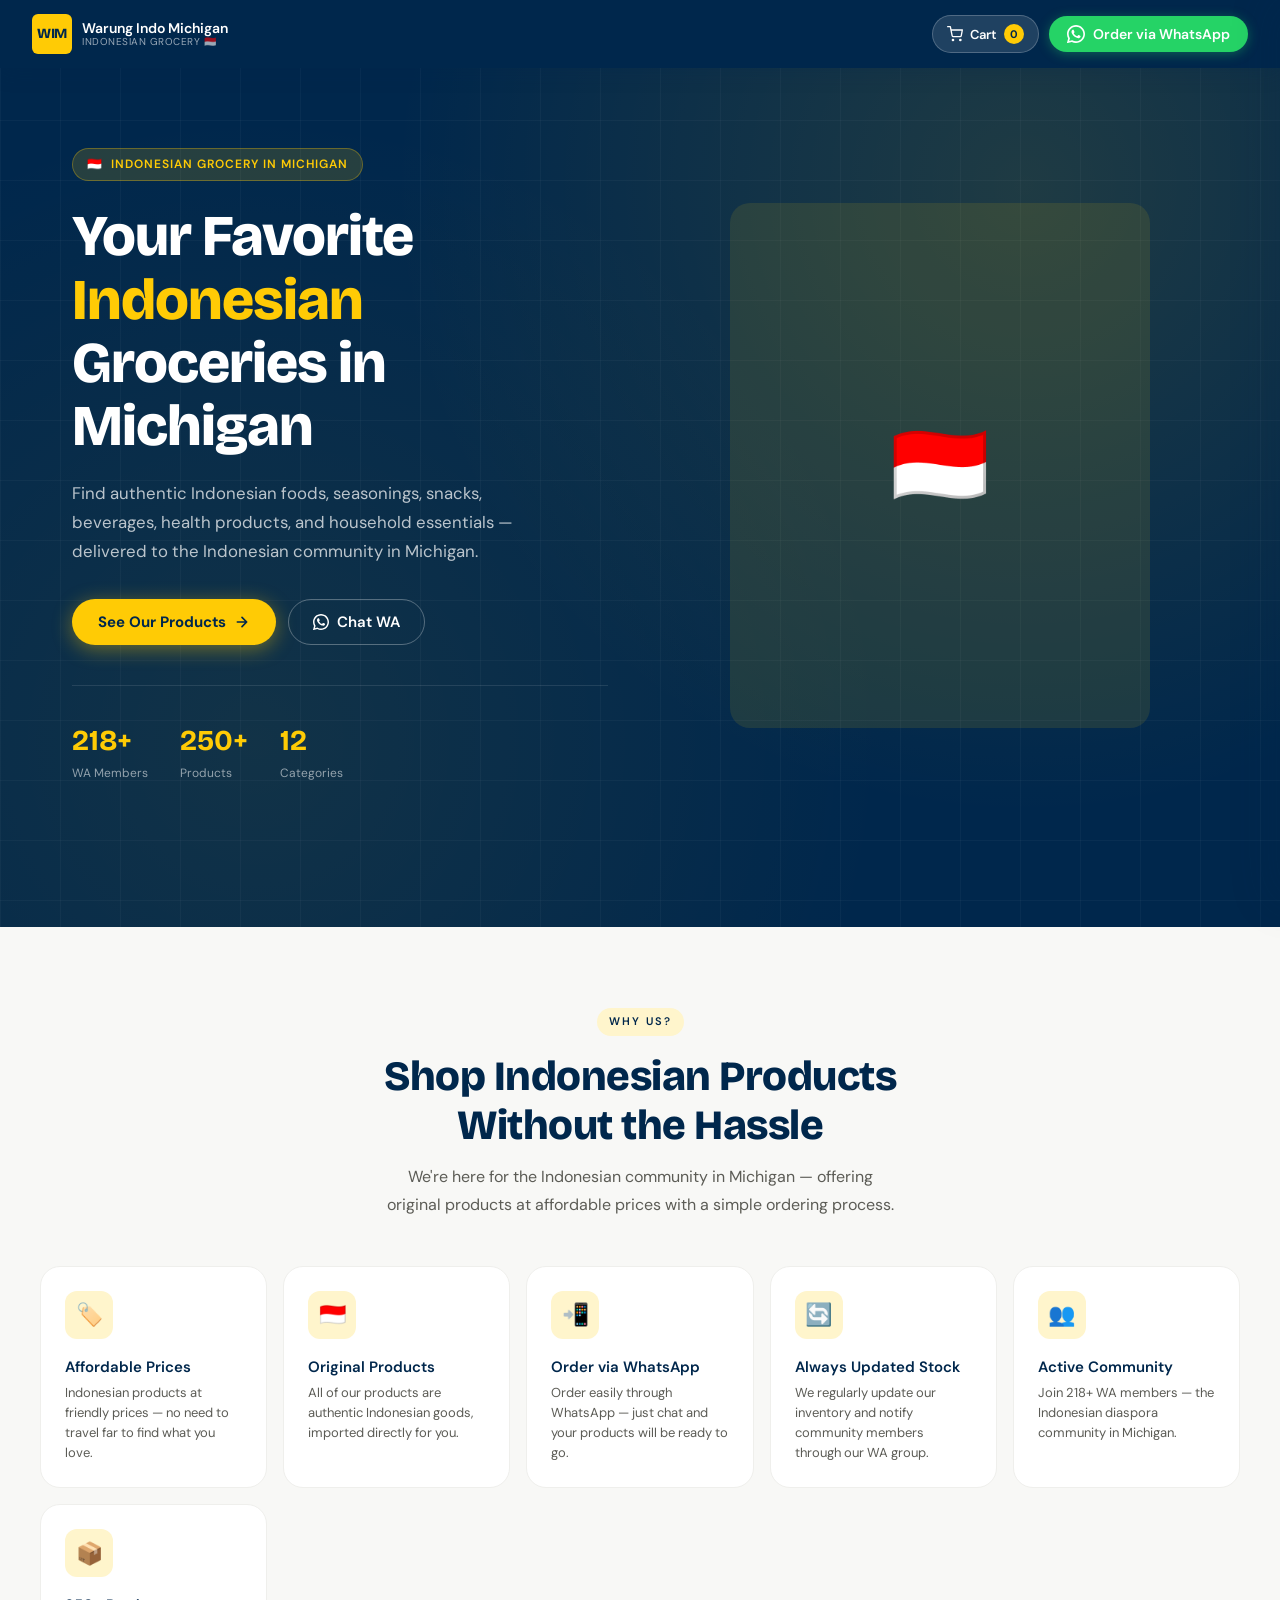
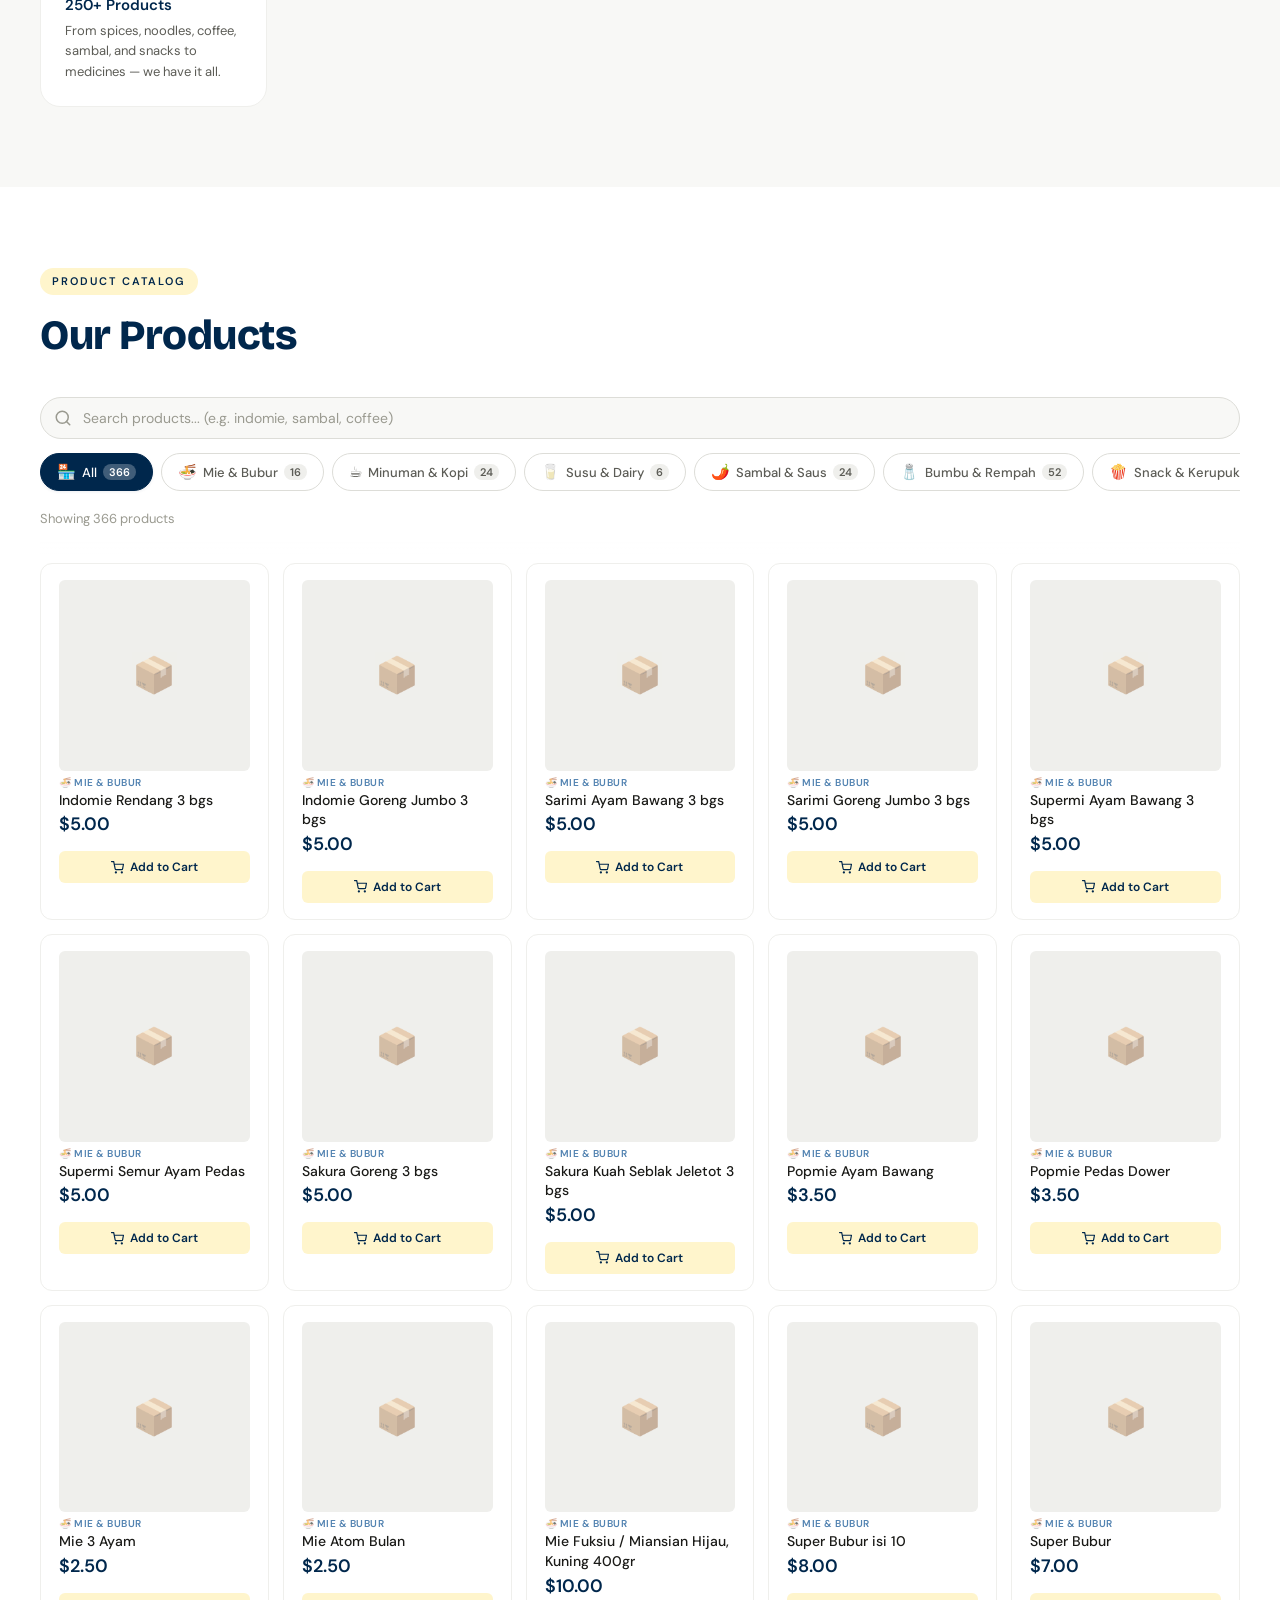
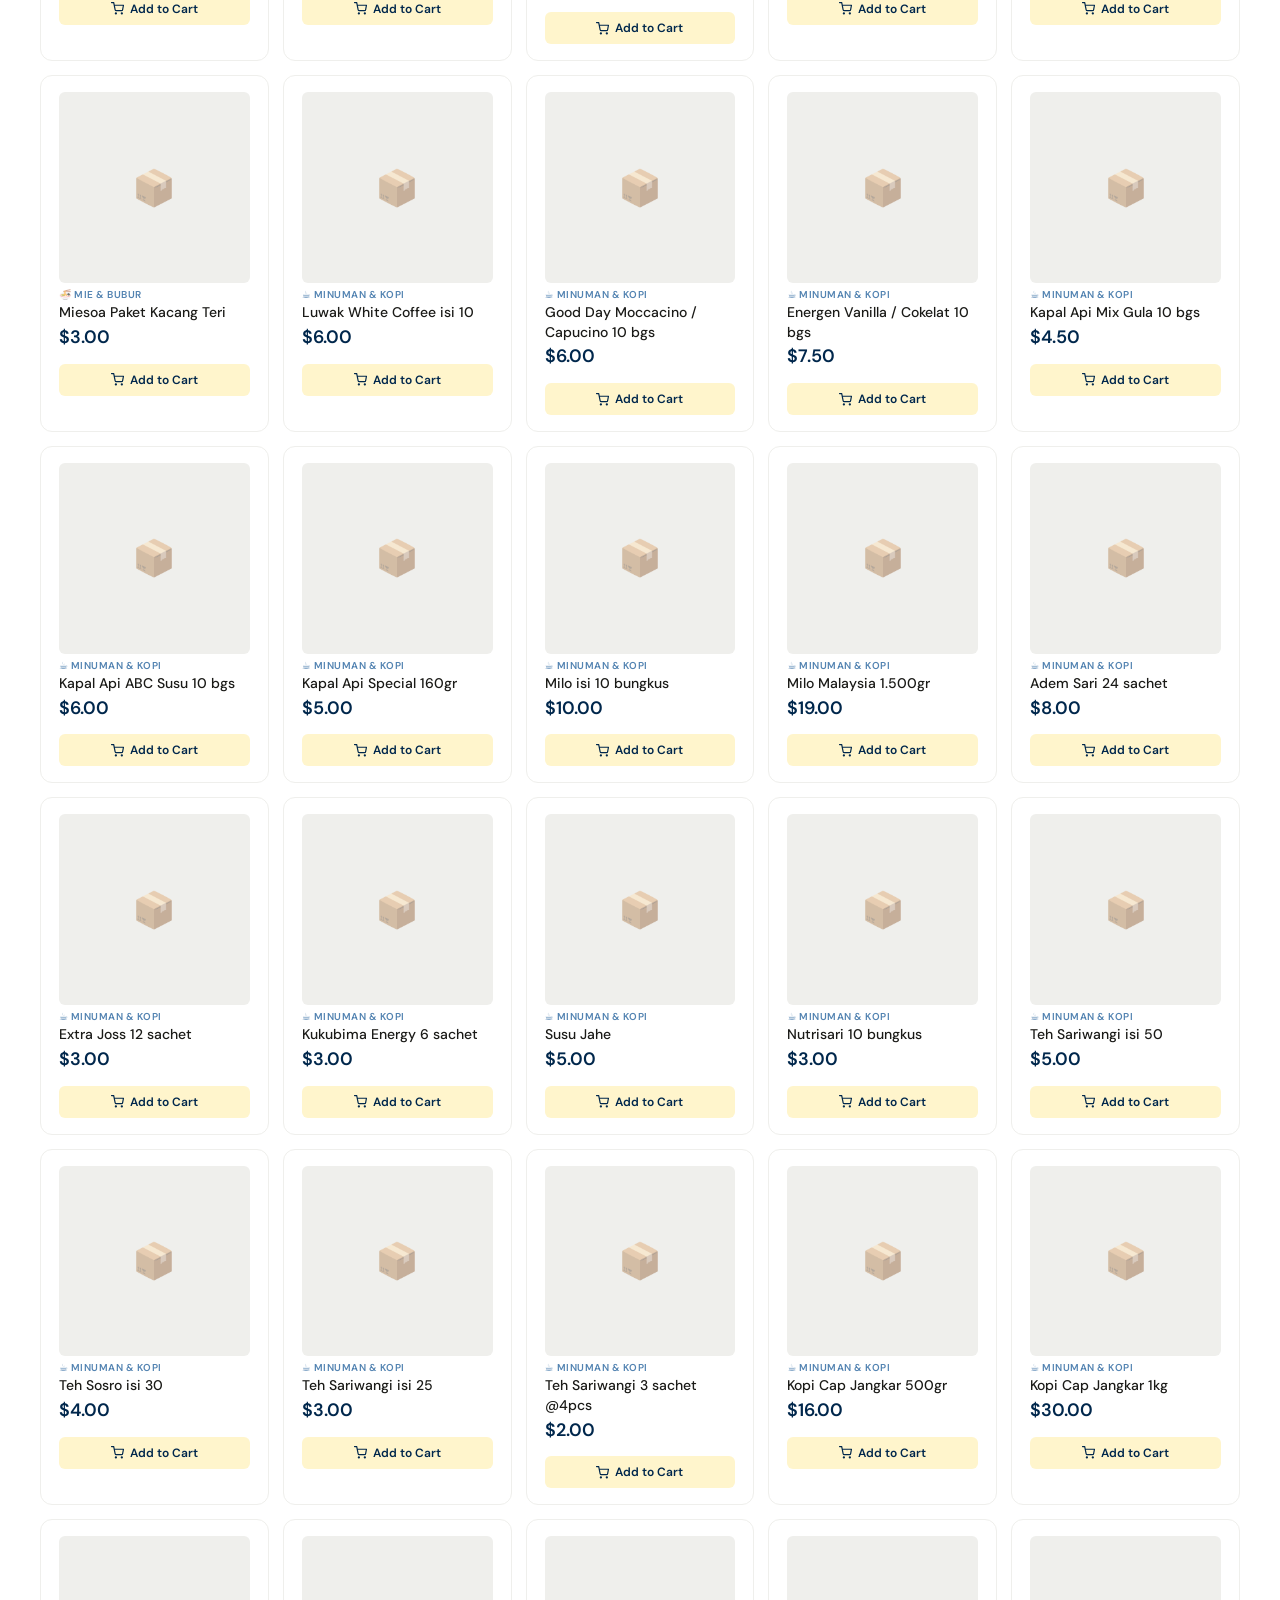
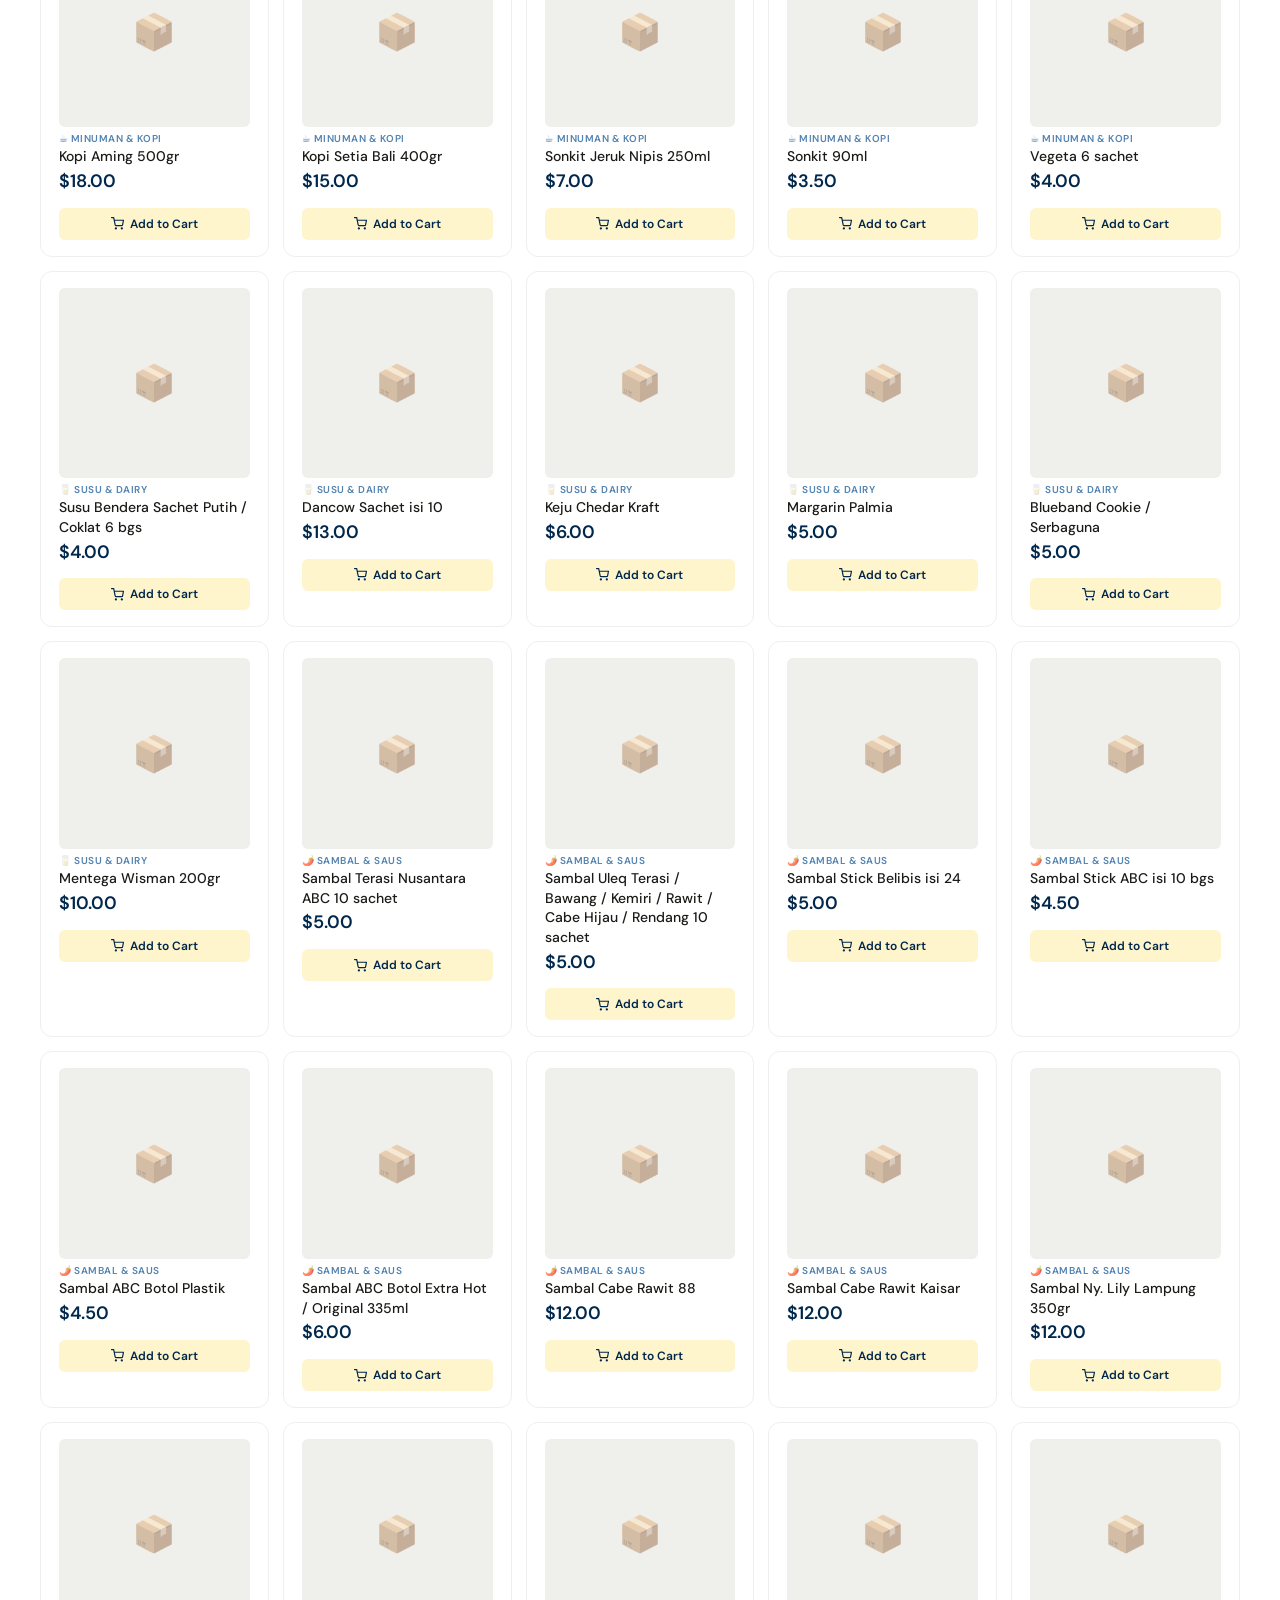
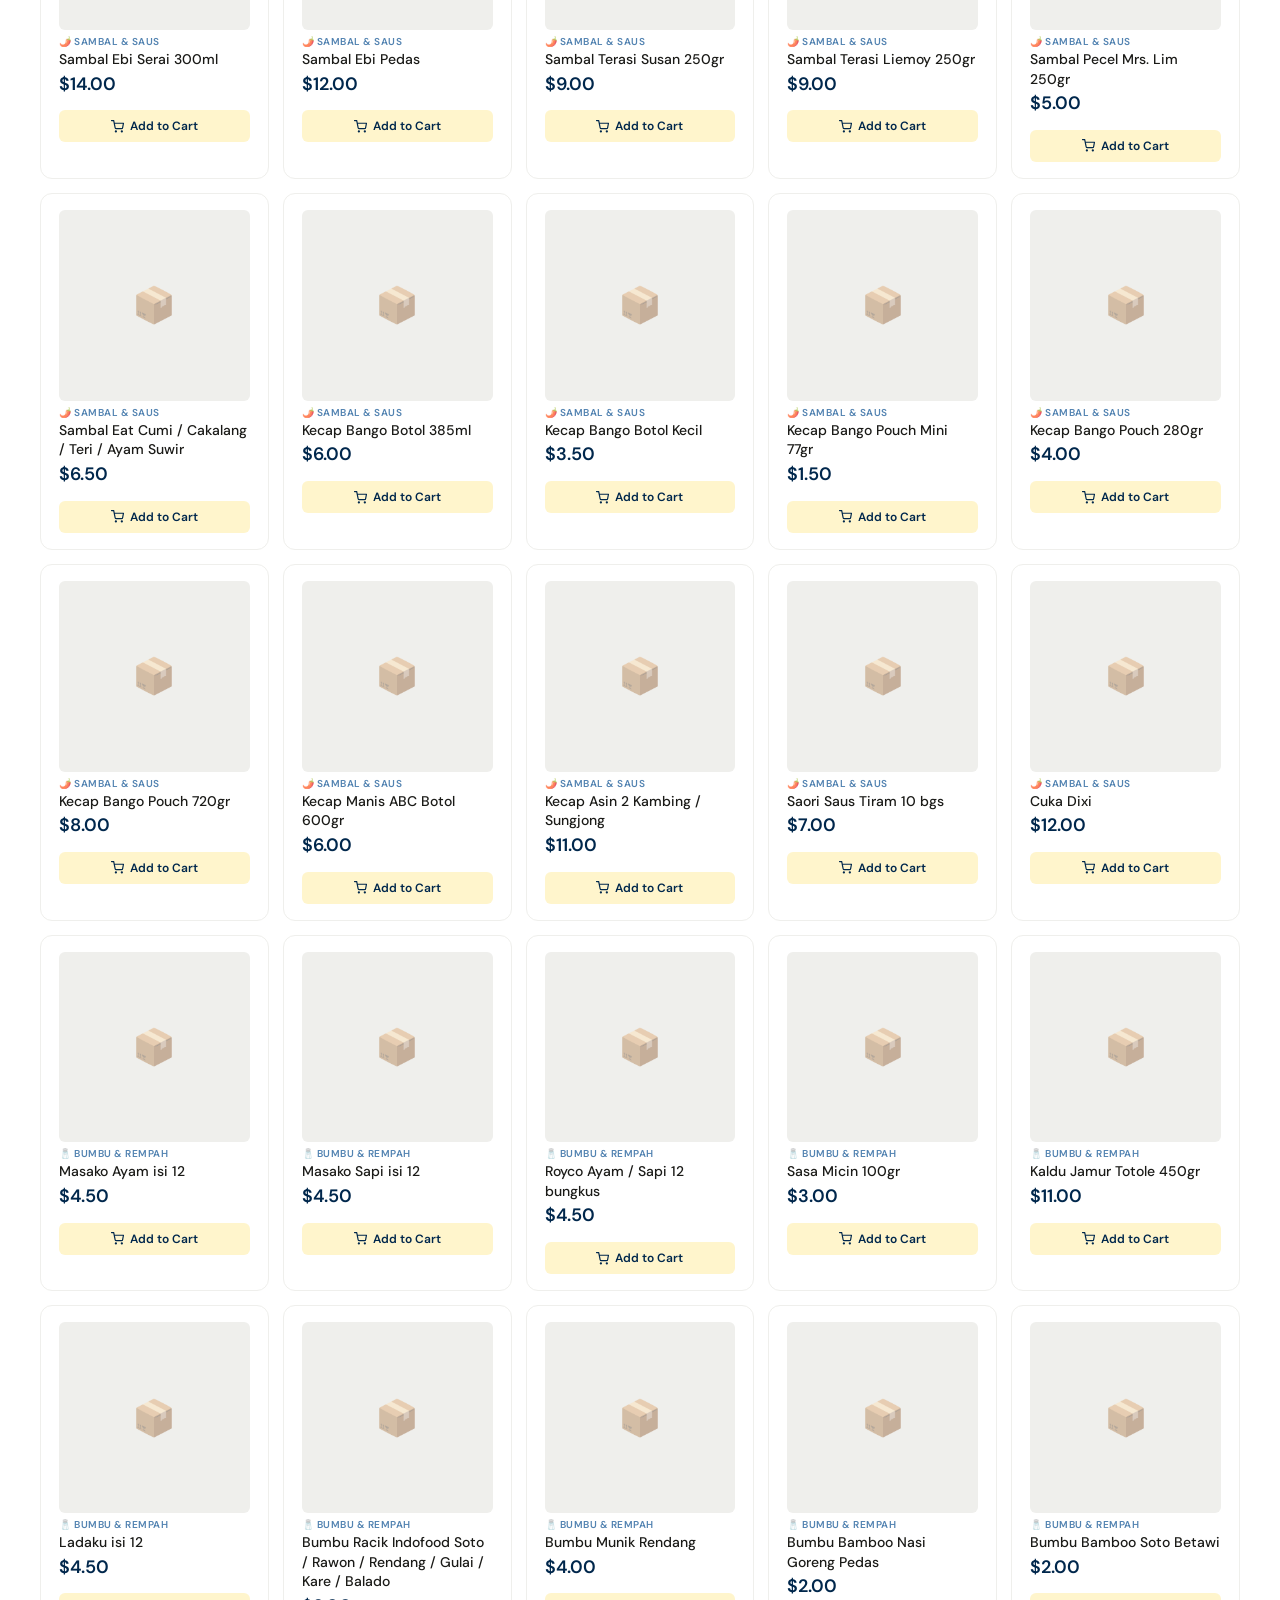
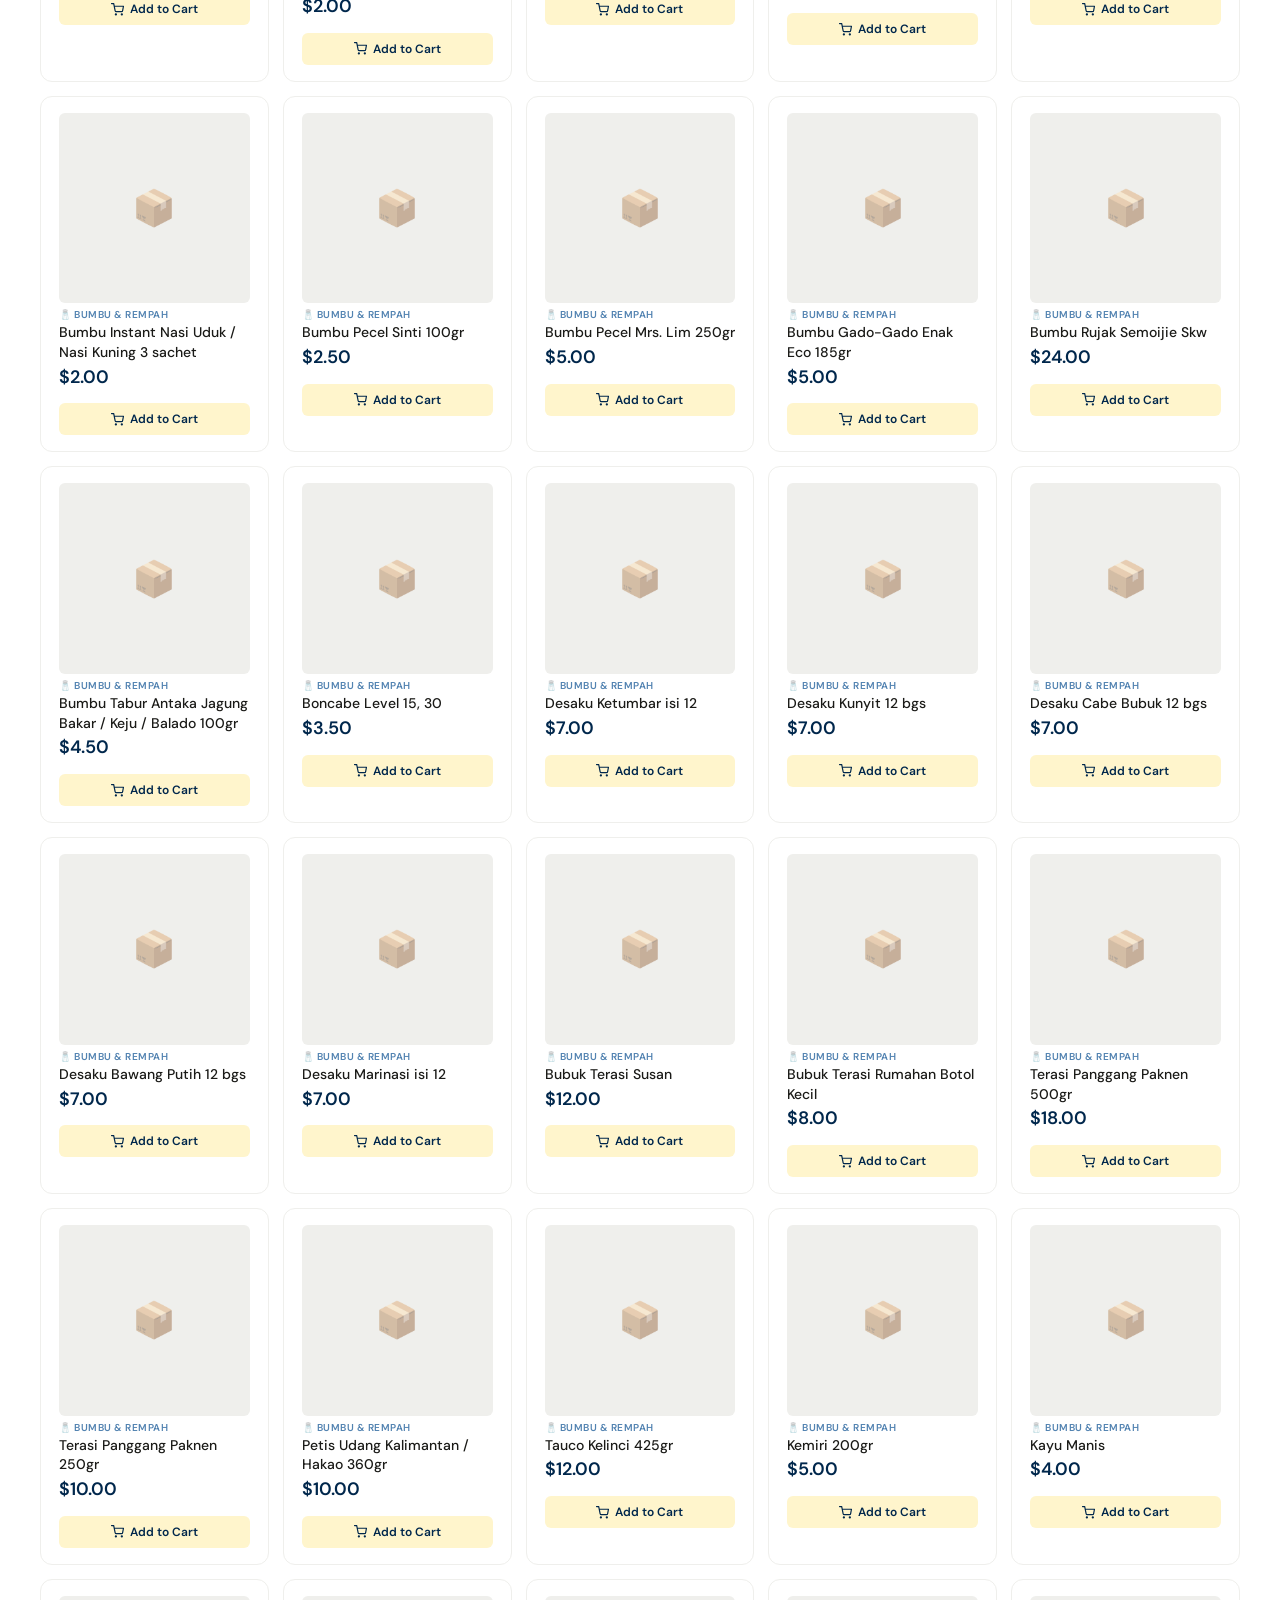
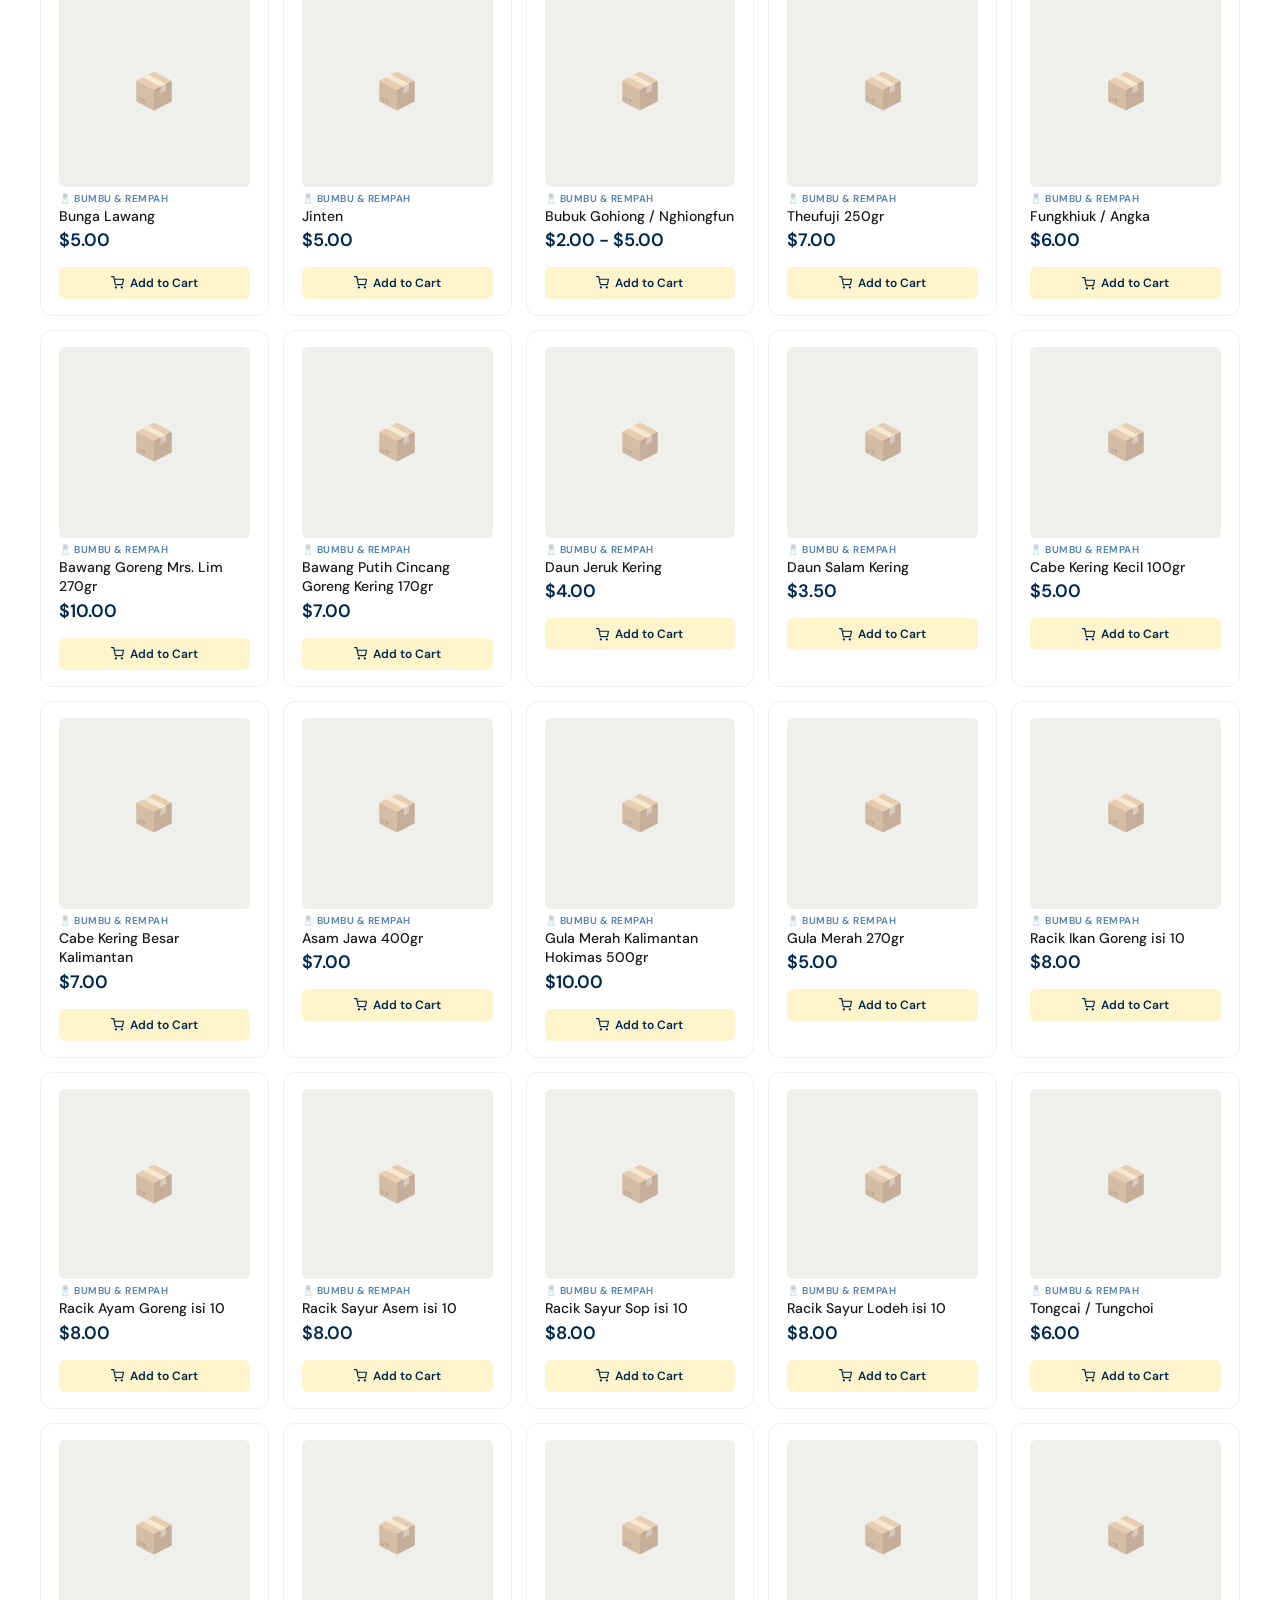
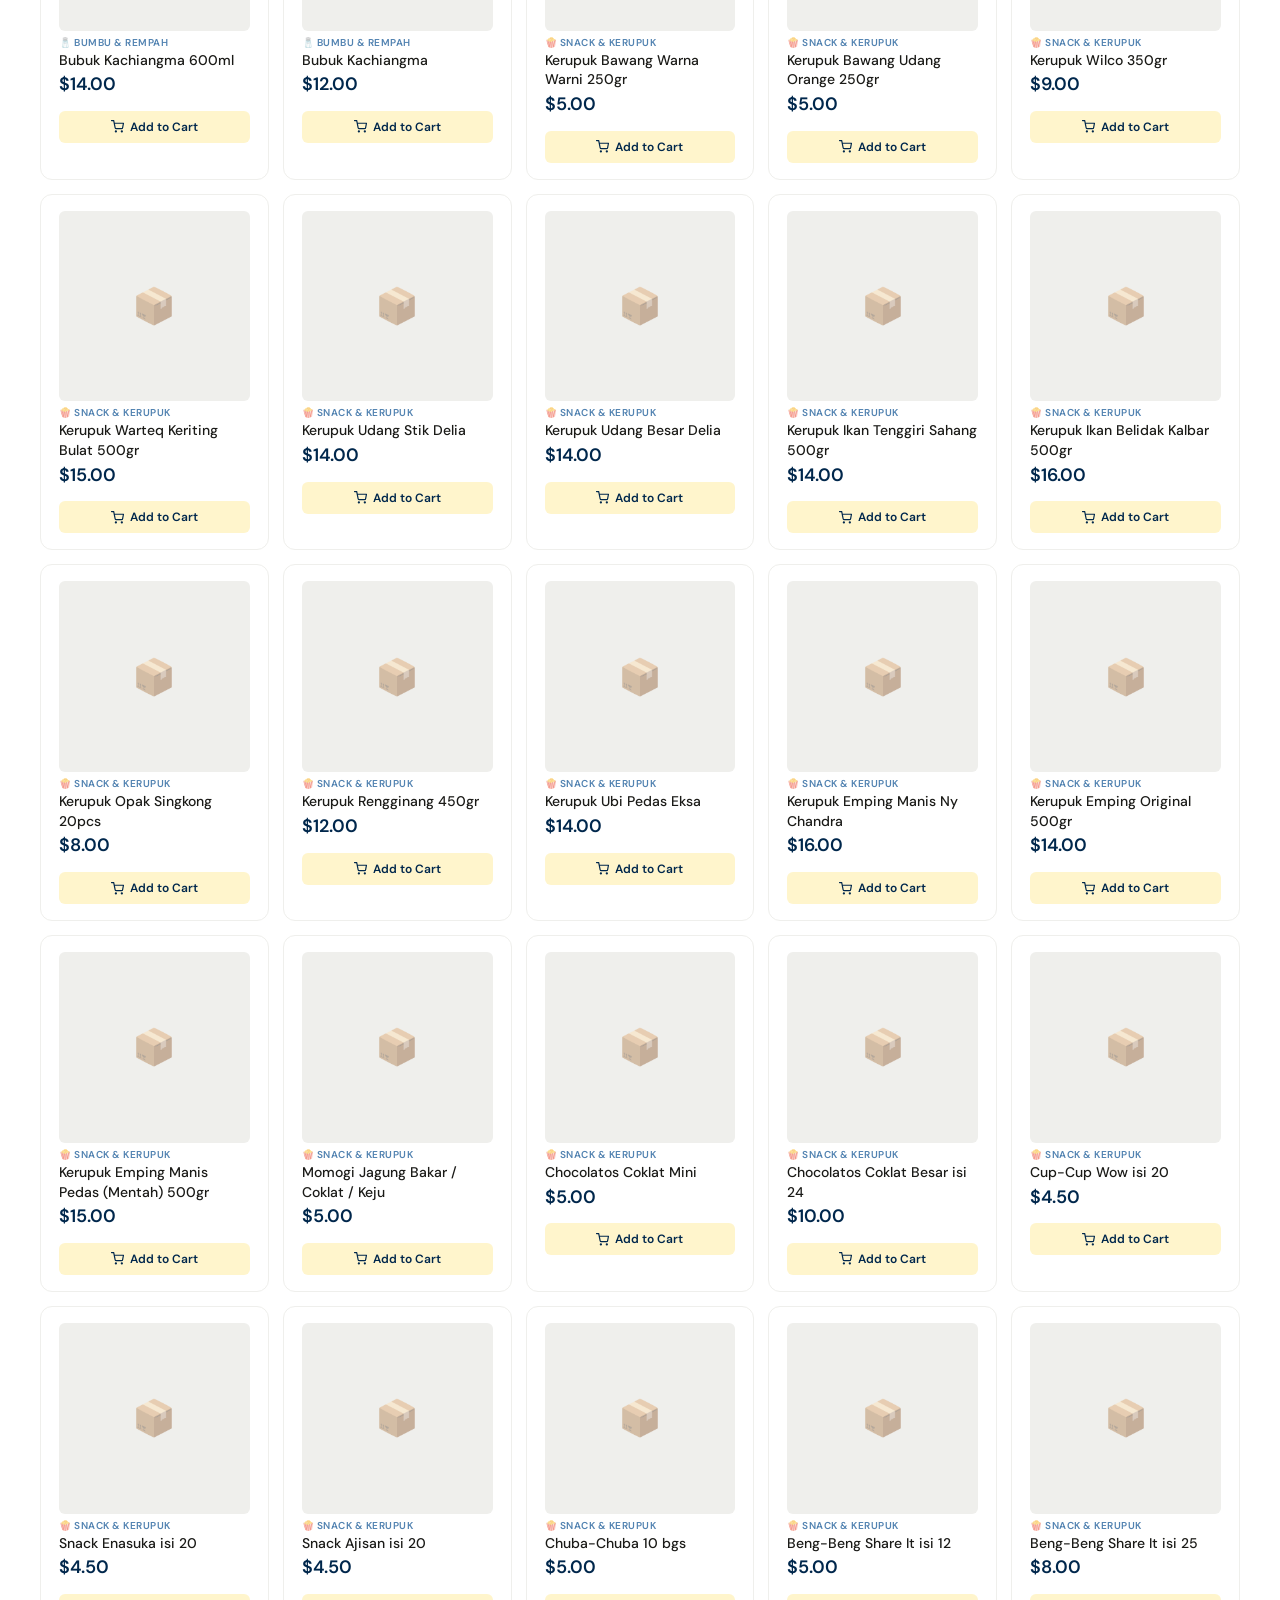
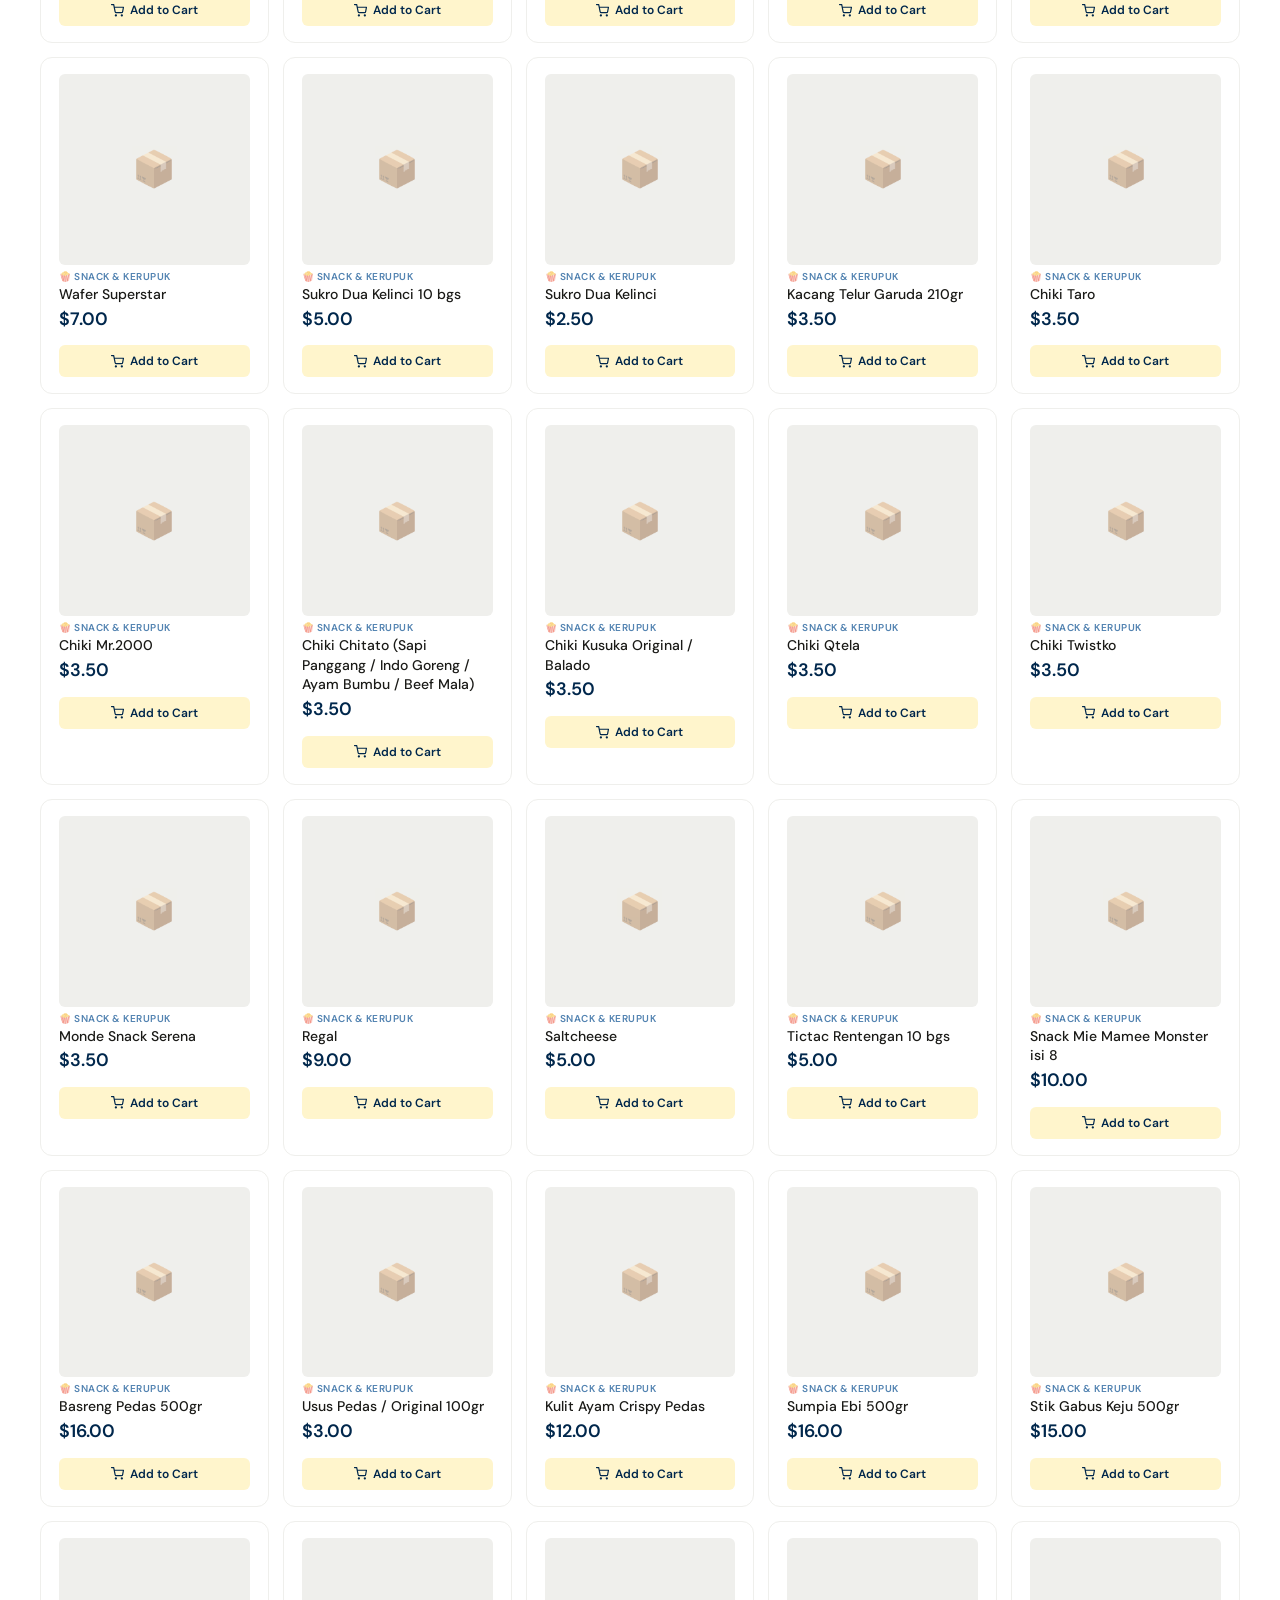
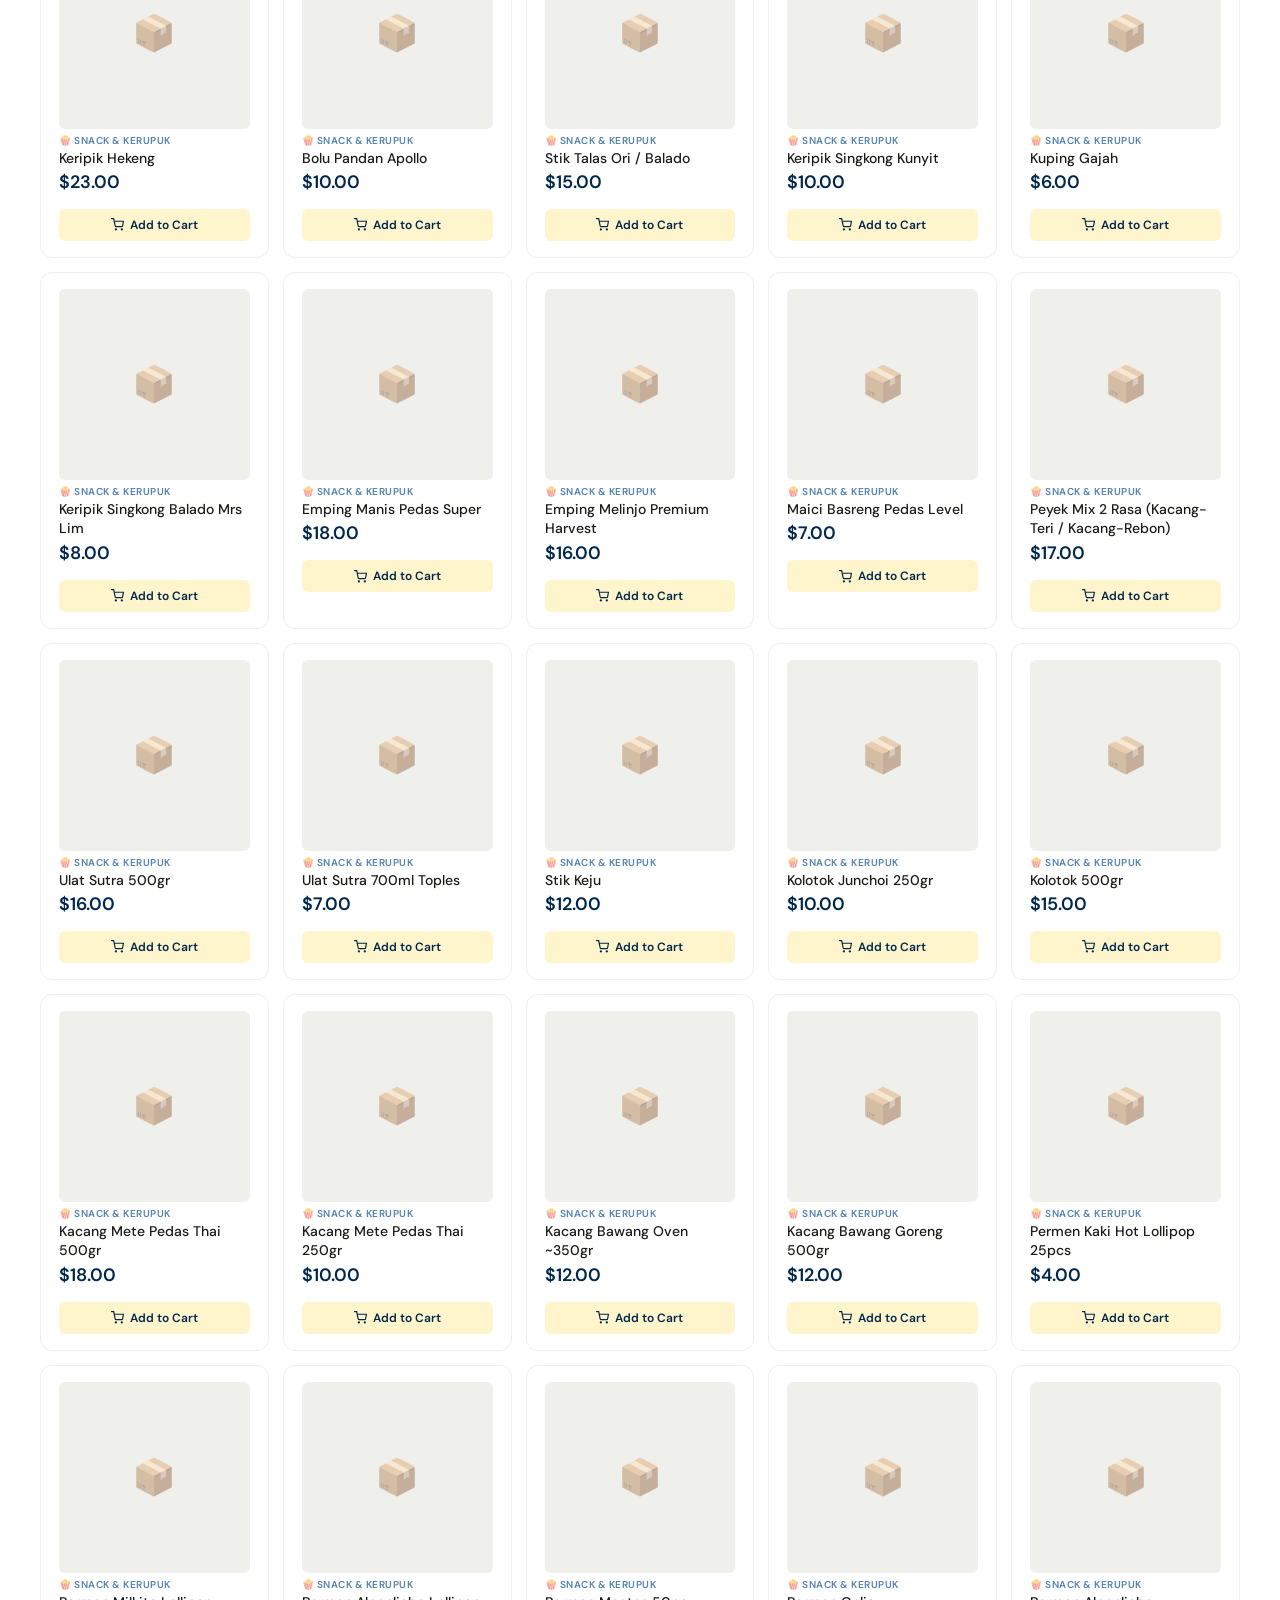
==== commit 4488638f: "update content and translate to english" ====
--- a/product.html
+++ b/product.html
@@ -1,5 +1,5 @@
 <!DOCTYPE html>
-<html lang="id">
+<html lang="en">
 
 <head>
   <meta charset="UTF-8" />
@@ -36,7 +36,7 @@
 
     <div class="nav-right">
       <!-- Cart Button (navigates back to catalog) -->
-      <a href="index.html" class="nav-cart-btn" id="nav-cart-btn" aria-label="Kembali ke katalog dan lihat keranjang">
+      <a href="index.html" class="nav-cart-btn" id="nav-cart-btn" aria-label="Back to catalog and view cart">
         <svg viewBox="0 0 24 24" fill="none" stroke="currentColor" stroke-width="2" stroke-linecap="round"
           stroke-linejoin="round" aria-hidden="true">
           <circle cx="9" cy="21" r="1" />
@@ -72,7 +72,7 @@
           stroke-linecap="round" stroke-linejoin="round" aria-hidden="true">
           <path d="M19 12H5M12 19l-7-7 7-7" />
         </svg>
-        Kembali ke Katalog
+        Back to Catalog
       </a>
 
       <!-- Dynamic content rendered by product.js -->
--- a/style.css
+++ b/style.css
@@ -1202,10 +1202,23 @@
 }
 
 .cart-item-icon {
+  width: 52px;
+  height: 52px;
+  border-radius: 10px;
+  overflow: hidden;
+  flex-shrink: 0;
+  background: var(--surface);
+  display: flex;
+  align-items: center;
+  justify-content: center;
   font-size: 1.4rem;
   line-height: 1;
-  margin-top: 2px;
-  flex-shrink: 0;
+}
+.cart-item-icon img {
+  width: 100%;
+  height: 100%;
+  object-fit: cover;
+  display: block;
 }
 
 .cart-item-info {
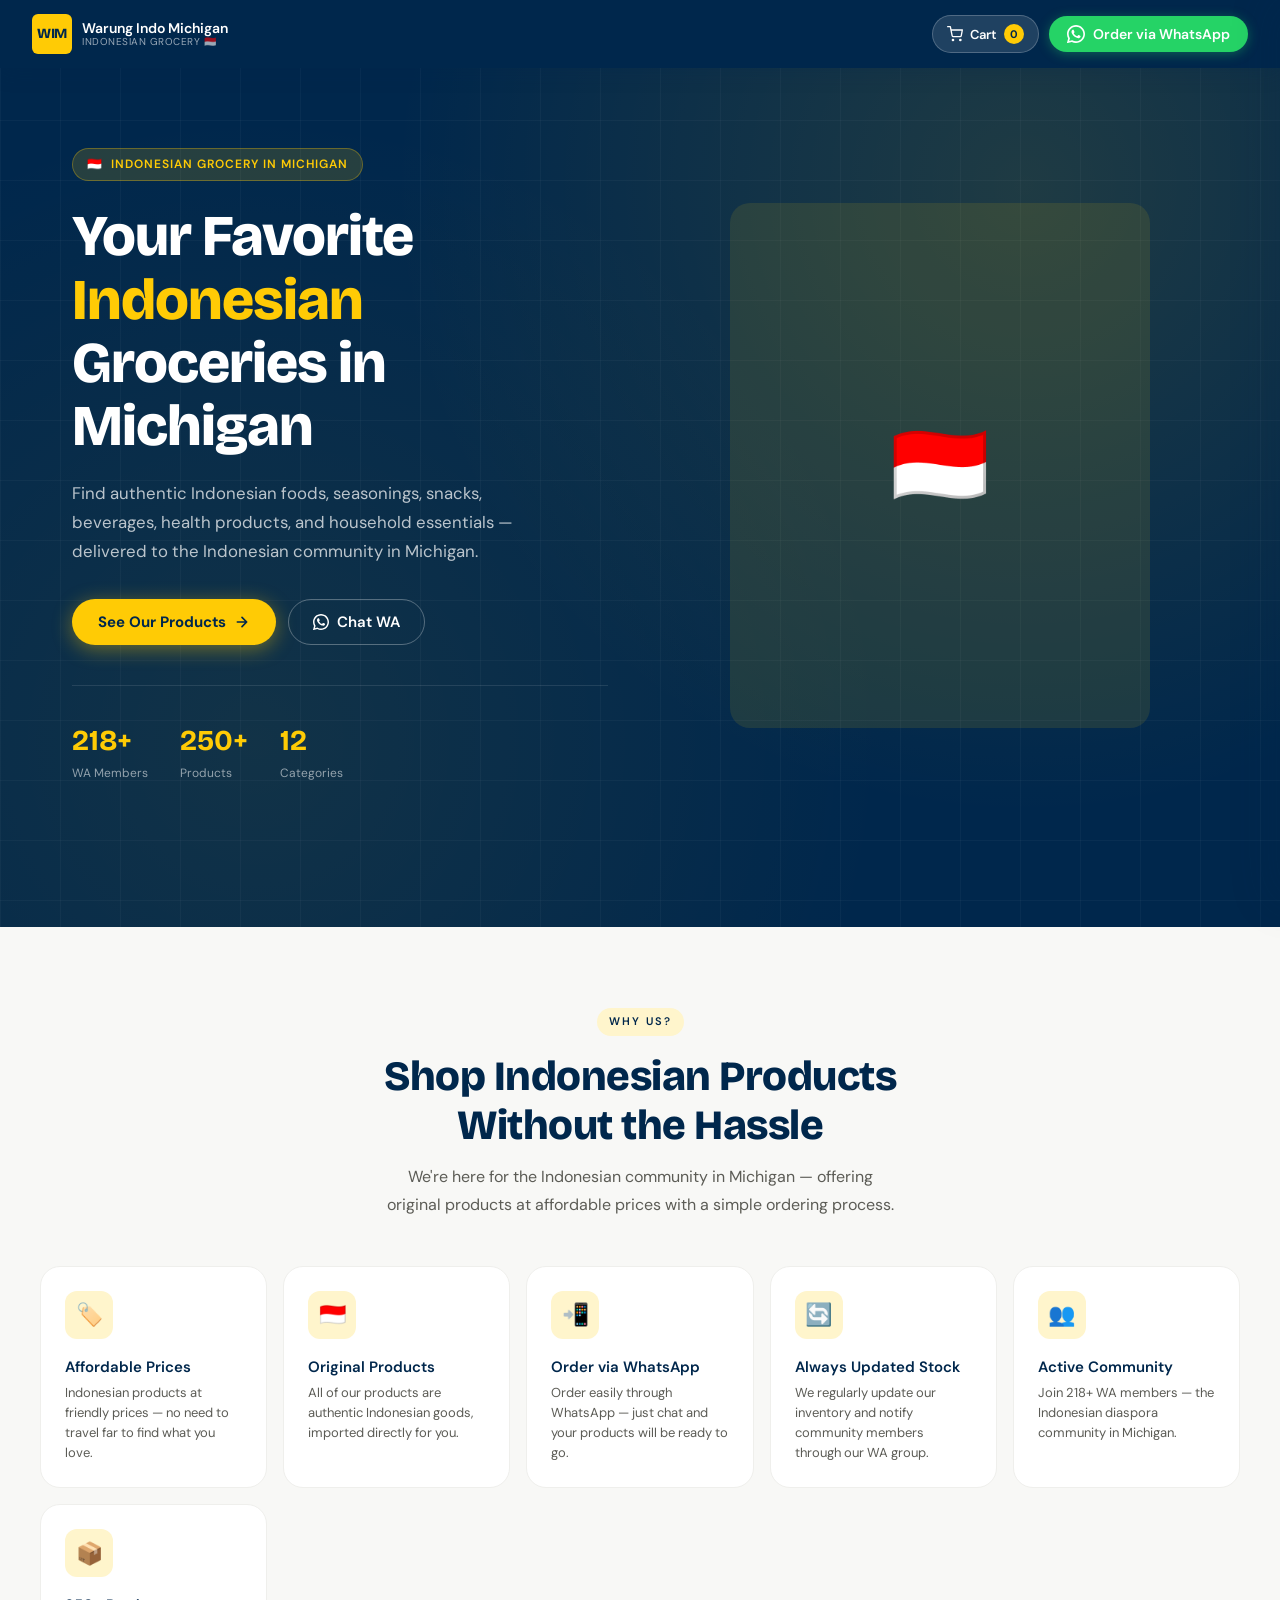
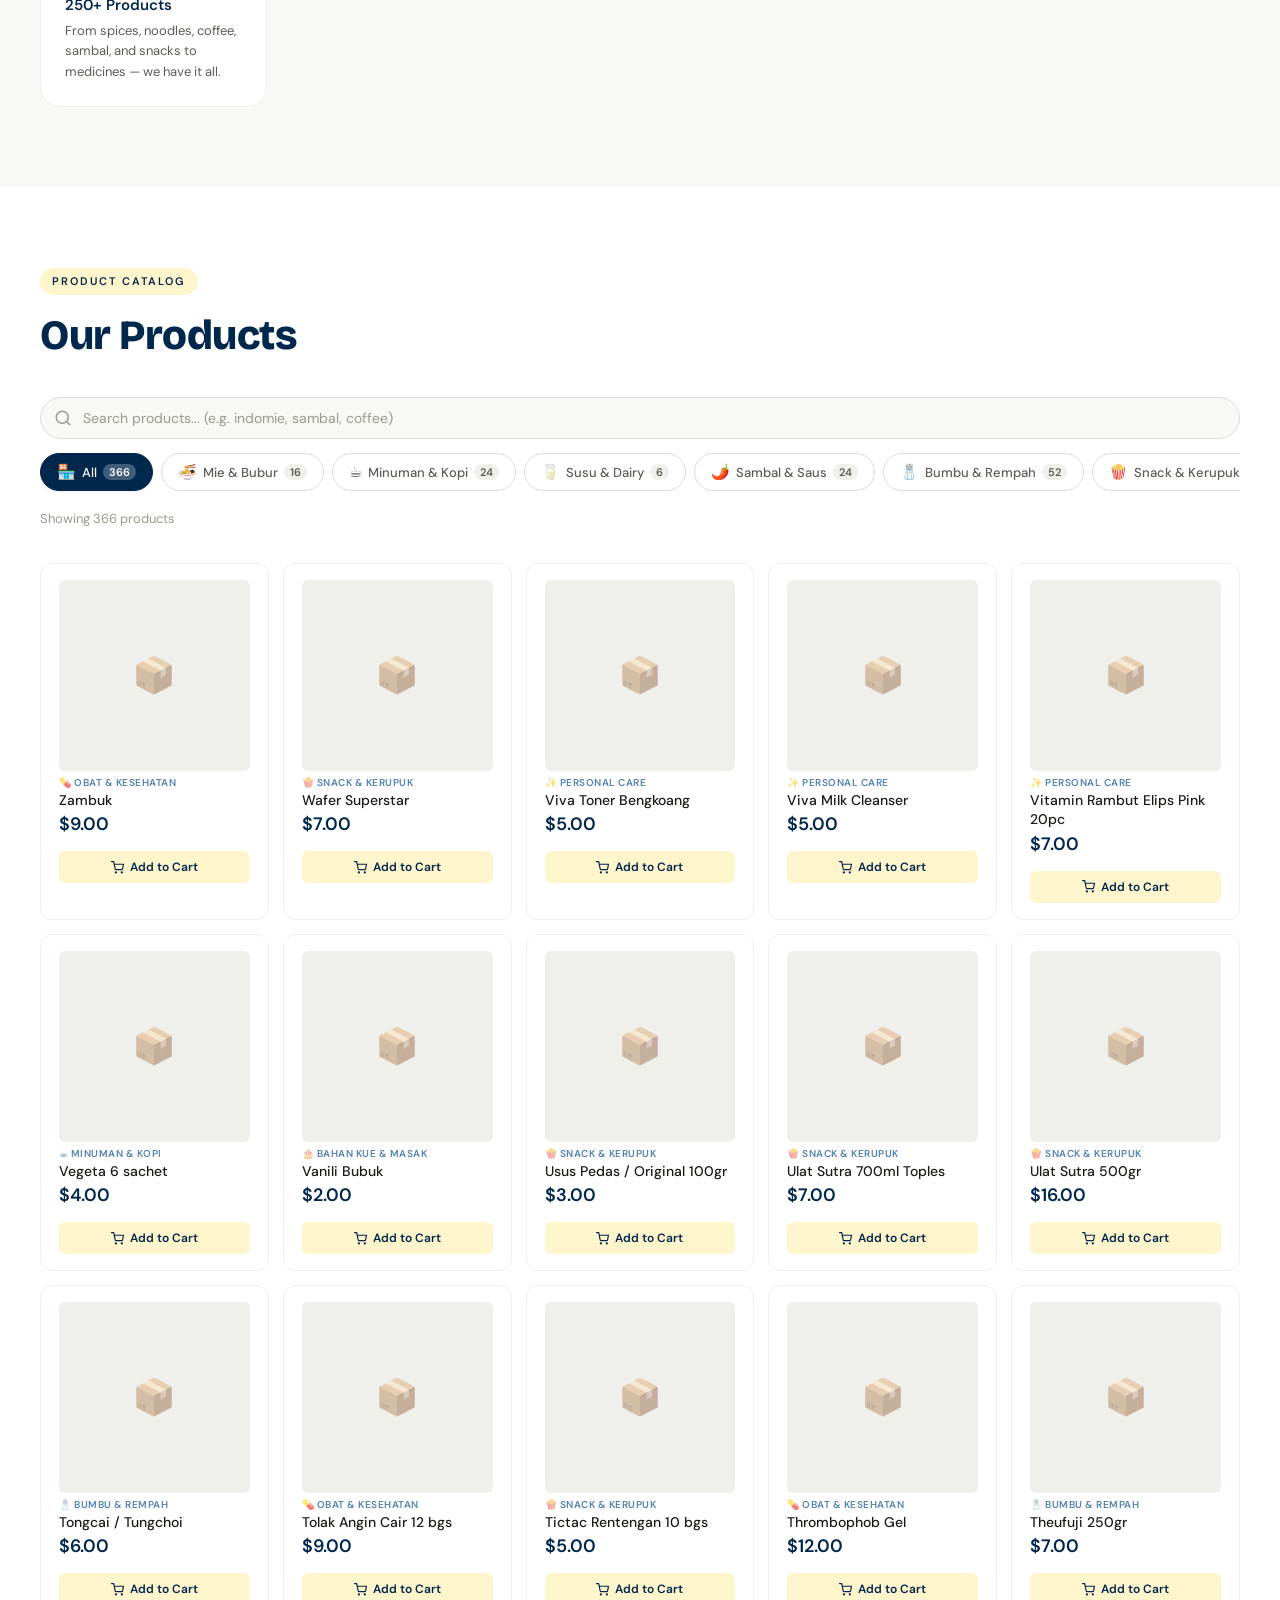
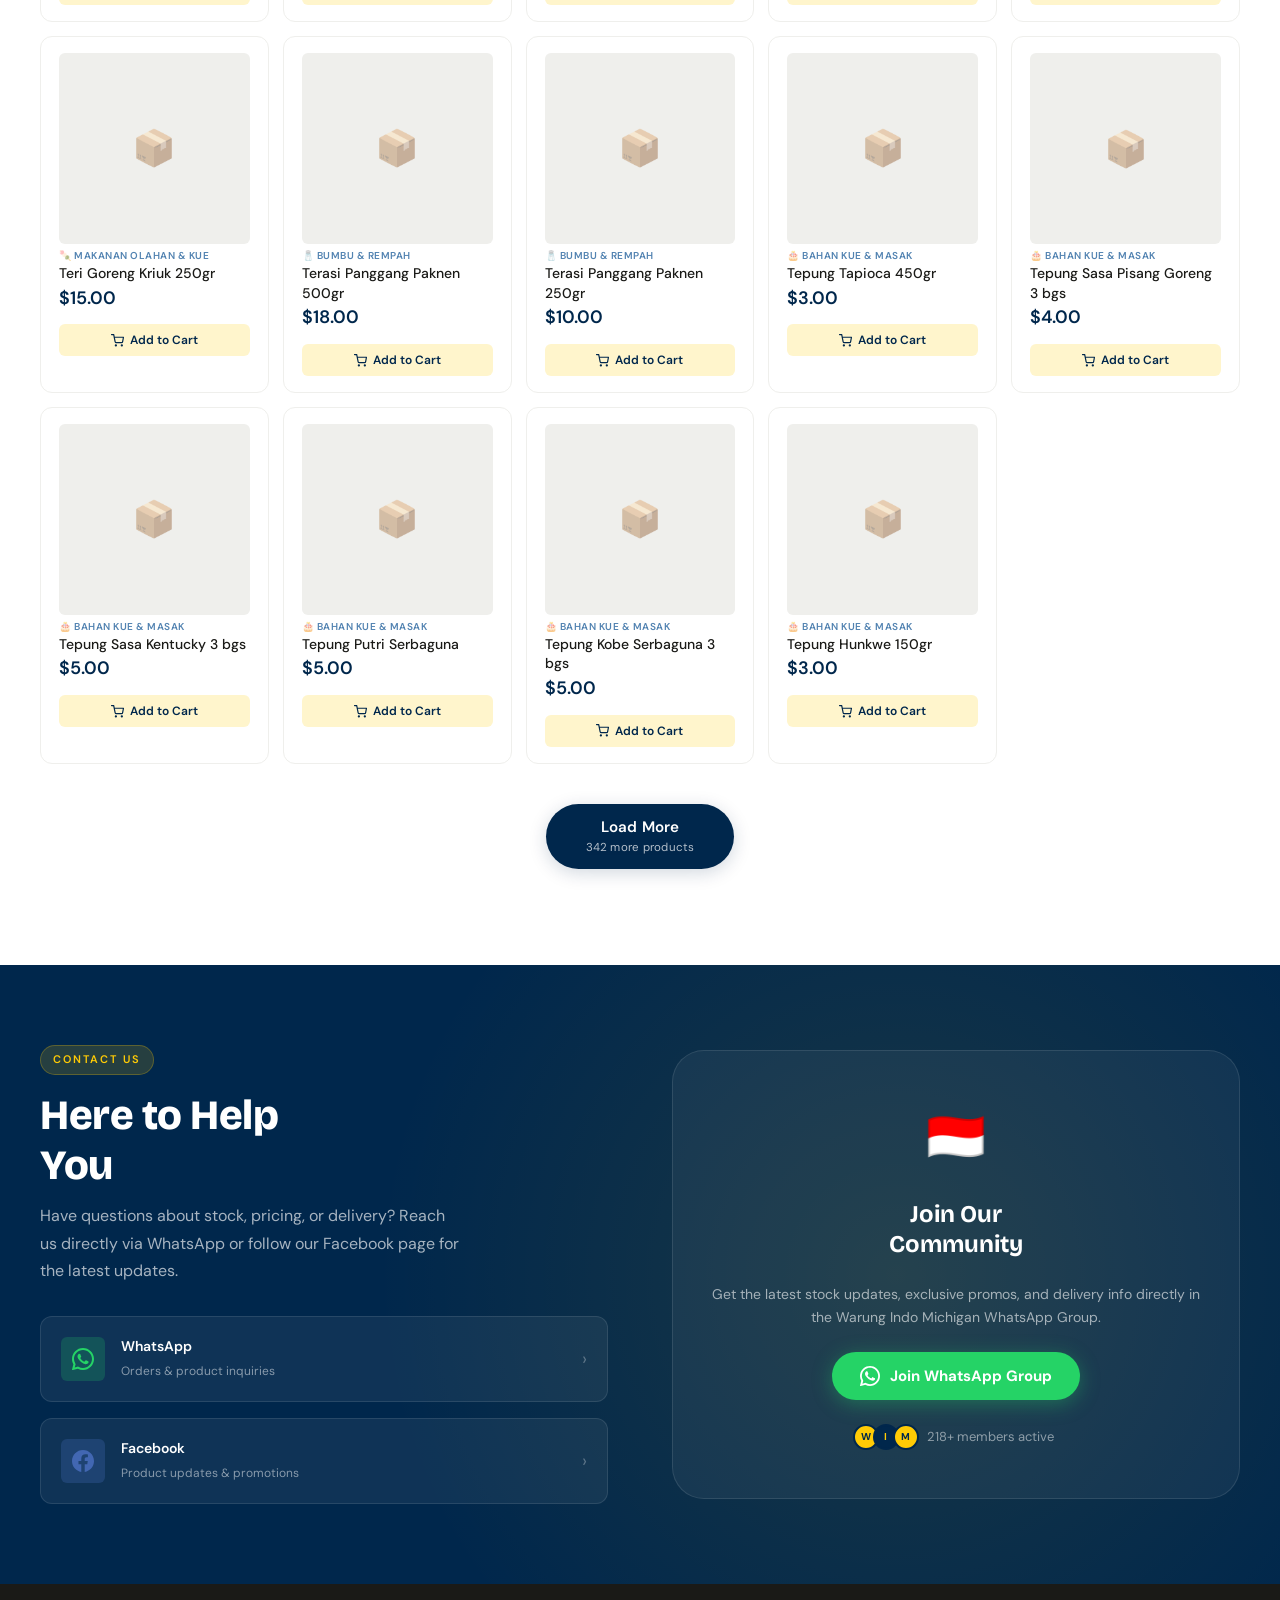
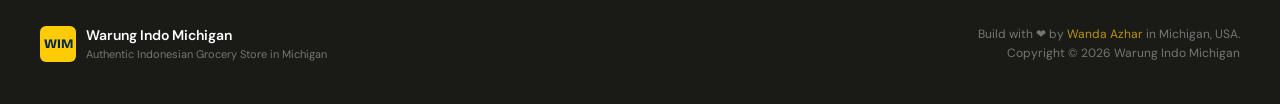
==== commit 02c10ede: "back to catalog links to products section instead of hero" ====
--- a/product.html
+++ b/product.html
@@ -67,7 +67,7 @@
     <div style="max-width: 1100px; margin: 0 auto; padding: 2rem 1.5rem 5rem;">
 
       <!-- Back link -->
-      <a href="index.html" class="pd-back">
+      <a href="index.html#products" class="pd-back">
         <svg width="16" height="16" viewBox="0 0 24 24" fill="none" stroke="currentColor" stroke-width="2.5"
           stroke-linecap="round" stroke-linejoin="round" aria-hidden="true">
           <path d="M19 12H5M12 19l-7-7 7-7" />
--- a/style.css
+++ b/style.css
@@ -572,6 +572,7 @@
   background: var(--gray-50);
   margin-bottom: 4px;
   flex-shrink: 0;
+  position: relative;
 }
 
 .product-img img {
@@ -618,6 +619,65 @@
   font-size: 18px;
   font-weight: 600;
   color: var(--blue);
+  display: flex;
+  align-items: baseline;
+  gap: 6px;
+  flex-wrap: wrap;
+}
+
+.product-compare-price {
+  font-size: 13px;
+  font-weight: 400;
+  color: var(--gray-400);
+  text-decoration: line-through;
+}
+
+/* ─── OUT OF STOCK ─── */
+.product-img--oos img {
+  opacity: 0.45;
+}
+
+.product-oos-overlay {
+  position: absolute;
+  inset: 0;
+  display: flex;
+  align-items: center;
+  justify-content: center;
+  background: rgba(0, 0, 0, 0.18);
+  border-radius: inherit;
+}
+
+.product-oos-overlay span {
+  background: rgba(0, 0, 0, 0.62);
+  color: #fff;
+  font-size: 11px;
+  font-weight: 700;
+  letter-spacing: 0.06em;
+  text-transform: uppercase;
+  padding: 5px 10px;
+  border-radius: 99px;
+}
+
+.btn-oos {
+  opacity: 0.55;
+  cursor: not-allowed;
+}
+
+/* ─── FEATURED BADGE ─── */
+.product-featured-badge {
+  position: absolute;
+  top: 10px;
+  left: 10px;
+  background: #e02020;
+  color: #fff;
+  font-size: 10px;
+  font-weight: 700;
+  letter-spacing: 0.04em;
+  text-transform: uppercase;
+  padding: 3px 8px;
+  border-radius: 99px;
+  z-index: 2;
+  pointer-events: none;
 }
 
 .product-order-btn {
@@ -691,6 +751,72 @@
 .no-results .nr-icon { font-size: 3rem; margin-bottom: 1rem; }
 .no-results h3 { font-size: 1.1rem; color: var(--gray-600); margin-bottom: 0.5rem; }
 .no-results p  { font-size: 14px; }
+
+/* ─── LOAD MORE ─── */
+.load-more-wrap {
+  display: flex;
+  justify-content: center;
+  padding: 2.5rem 0 1rem;
+}
+
+.btn-load-more {
+  position: relative;
+  display: inline-flex;
+  flex-direction: column;
+  align-items: center;
+  gap: 3px;
+  padding: 0.85rem 2.5rem;
+  background: var(--blue);
+  color: #fff;
+  border: none;
+  border-radius: 99px;
+  cursor: pointer;
+  font-family: var(--font-body);
+  overflow: hidden;
+  transition: transform 0.18s ease, box-shadow 0.18s ease, background 0.18s ease;
+  box-shadow: 0 4px 18px rgba(0,39,76,0.18);
+}
+.btn-load-more:hover:not(:disabled) {
+  transform: translateY(-2px);
+  box-shadow: 0 8px 28px rgba(0,39,76,0.25);
+  background: #003a6e;
+}
+.btn-load-more:active:not(:disabled) {
+  transform: translateY(0);
+}
+.btn-load-more-text {
+  font-size: 0.95rem;
+  font-weight: 600;
+  letter-spacing: 0.01em;
+  transition: opacity 0.2s;
+}
+.btn-load-more-count {
+  font-size: 0.72rem;
+  opacity: 0.7;
+  letter-spacing: 0.02em;
+  transition: opacity 0.2s;
+}
+.btn-load-more-spinner {
+  display: none;
+  width: 20px;
+  height: 20px;
+  border: 2.5px solid rgba(255,255,255,0.3);
+  border-top-color: #fff;
+  border-radius: 50%;
+  animation: lm-spin 0.7s linear infinite;
+}
+.btn-load-more.loading .btn-load-more-text,
+.btn-load-more.loading .btn-load-more-count { opacity: 0; }
+.btn-load-more.loading .btn-load-more-spinner { display: block; }
+.btn-load-more.loading {
+  pointer-events: none;
+  min-width: 56px;
+  padding: 0.85rem 1.4rem;
+}
+
+@keyframes lm-spin {
+  to { transform: rotate(360deg); }
+}
 
 /* ─── CONTACT SECTION ─── */
 #contact { background: var(--blue); position: relative; overflow: hidden; }
